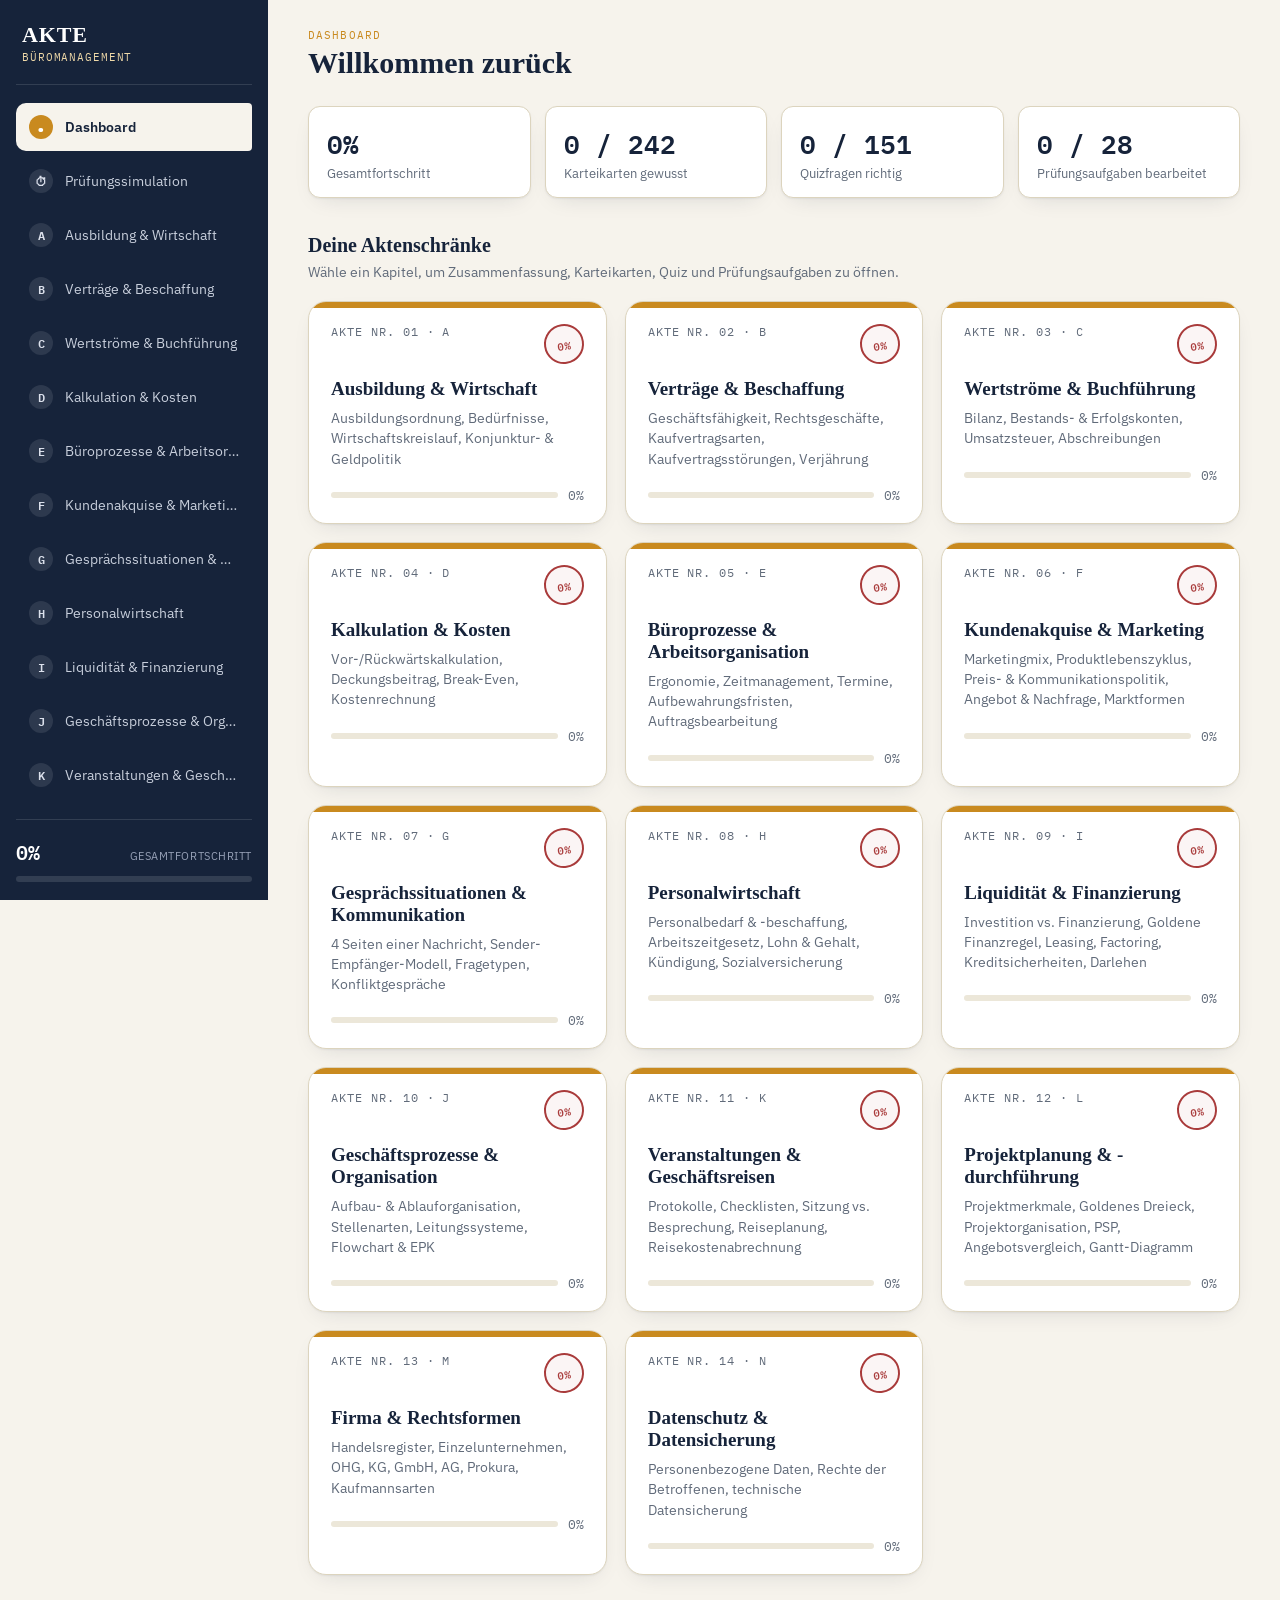
==== index.html @ f0af09f6 "Add files via upload" ====
<!DOCTYPE html>
<html lang="de">
<head>
<meta charset="UTF-8">
<meta name="viewport" content="width=device-width, initial-scale=1.0">
<title>AKTE · Prüfungsvorbereitung Büromanagement</title>
<link rel="preconnect" href="https://fonts.googleapis.com">
<link rel="preconnect" href="https://fonts.gstatic.com" crossorigin>
<link href="https://fonts.googleapis.com/css2?family=IBM+Plex+Mono:wght@500;600&family=IBM+Plex+Sans:wght@400;500;600;700&family=IBM+Plex+Slab:wght@600;700&display=swap" rel="stylesheet">
<link rel="stylesheet" href="style.css">
</head>
<body>

<div class="app">

  <!-- ============ SIDEBAR ============ -->
  <aside class="sidebar" id="sidebar">
    <div class="sidebar-head">
      <div class="brand">
        <span class="brand-mark">AKTE</span>
        <span class="brand-sub">Büromanagement</span>
      </div>
      <button class="sidebar-close" id="sidebarClose" aria-label="Menü schließen">✕</button>
    </div>

    <nav class="tabs" id="tabNav">
      <button class="tab tab-dashboard is-active" data-target="dashboard">
        <span class="tab-code">•</span>
        <span class="tab-label">Dashboard</span>
      </button>
      <button class="tab tab-examsim" data-target="examsim">
        <span class="tab-code">⏱</span>
        <span class="tab-label">Prüfungssimulation</span>
      </button>
      <!-- Kapitel-Tabs werden per JS eingefügt -->
    </nav>

    <div class="sidebar-foot">
      <div class="foot-stat">
        <span class="foot-num" id="globalPercent">0%</span>
        <span class="foot-label">Gesamtfortschritt</span>
      </div>
      <div class="progress-track"><div class="progress-fill" id="globalProgressFill"></div></div>
    </div>
  </aside>

  <div class="sidebar-scrim" id="sidebarScrim"></div>

  <!-- ============ MAIN ============ -->
  <main class="main">

    <header class="topbar">
      <button class="menu-btn" id="menuBtn" aria-label="Menü öffnen">
        <span></span><span></span><span></span>
      </button>
      <div class="topbar-title">
        <span id="topbarEyebrow" class="topbar-eyebrow">Dashboard</span>
        <h1 id="topbarTitle">Willkommen zurück</h1>
      </div>
      <div class="topbar-stamp" id="topbarStamp" hidden>
        <span class="stamp" id="topbarStampValue">0%</span>
      </div>
    </header>

    <!-- ============ DASHBOARD VIEW ============ -->
    <section class="view" id="view-dashboard">

      <div class="stat-row" id="statRow">
        <!-- Stat-Kacheln per JS -->
      </div>

      <h2 class="section-heading">Deine Aktenschränke</h2>
      <p class="section-hint">Wähle ein Kapitel, um Zusammenfassung, Karteikarten, Quiz und Prüfungsaufgaben zu öffnen.</p>

      <div class="folder-grid" id="folderGrid">
        <!-- Kapitel-Karten per JS -->
      </div>
    </section>

    <!-- ============ CHAPTER VIEW ============ -->
    <section class="view" id="view-chapter" hidden>

      <div class="chapter-head">
        <div class="chapter-headline">
          <span class="chapter-tag" id="chapterTag">AKTE NR. 01</span>
          <h2 id="chapterTitle">Kapitel</h2>
          <p id="chapterSubtitle" class="chapter-subtitle"></p>
        </div>
      </div>

      <nav class="subtabs" id="subtabs">
        <button class="subtab is-active" data-sub="summary">Zusammenfassung</button>
        <button class="subtab" data-sub="flashcards">Karteikarten</button>
        <button class="subtab" data-sub="quiz">Quiz</button>
        <button class="subtab" data-sub="exam">Prüfungsaufgaben</button>
      </nav>

      <!-- SUMMARY / ERKLÄR-KARTEN -->
      <div class="subview" id="sub-summary">
        <div class="explainer-grid" id="explainerGrid"></div>
      </div>

      <!-- FLASHCARDS -->
      <div class="subview" id="sub-flashcards" hidden>
        <div class="flash-wrap">
          <div class="flash-progress">
            <span id="flashPos">Karte 1 / 1</span>
            <div class="flash-legend">
              <span class="legend-dot legend-known"></span> gewusst
              <span class="legend-dot legend-unknown"></span> nochmal
            </div>
          </div>

          <div class="flashcard-stage">
            <div class="index-card" id="indexCard" tabindex="0" role="button" aria-label="Karteikarte umdrehen">
              <div class="index-card-inner" id="indexCardInner">
                <div class="index-card-face index-card-front">
                  <span class="index-card-kicker">Frage</span>
                  <p id="flashFront"></p>
                  <span class="index-card-hint">Tippen zum Umdrehen</span>
                </div>
                <div class="index-card-face index-card-back">
                  <span class="index-card-kicker">Antwort</span>
                  <p id="flashBack"></p>
                  <span class="index-card-hint">Tippen zum Zurückdrehen</span>
                </div>
              </div>
            </div>
          </div>

          <div class="flash-controls">
            <button class="btn btn-ghost" id="flashPrev">← Zurück</button>
            <button class="btn btn-bad" id="flashUnknown">Nochmal üben</button>
            <button class="btn btn-good" id="flashKnown">Gewusst ✓</button>
            <button class="btn btn-ghost" id="flashNext">Weiter →</button>
          </div>
          <button class="btn btn-link" id="flashReset">Kartenstapel zurücksetzen</button>
        </div>
      </div>

      <!-- QUIZ -->
      <div class="subview" id="sub-quiz" hidden>
        <div class="quiz-wrap" id="quizWrap">
          <div class="quiz-progress">
            <span id="quizPos">Frage 1 / 1</span>
            <div class="progress-track quiz-track"><div class="progress-fill" id="quizProgressFill"></div></div>
          </div>
          <div class="quiz-card">
            <p class="quiz-question" id="quizQuestion"></p>
            <div class="quiz-options" id="quizOptions"></div>
            <p class="quiz-explain" id="quizExplain" hidden></p>
            <div class="quiz-actions">
              <button class="btn btn-primary" id="quizNext" hidden>Nächste Frage →</button>
            </div>
          </div>
        </div>
        <div class="quiz-result" id="quizResult" hidden>
          <span class="stamp stamp-big" id="quizResultStamp">0%</span>
          <h3 id="quizResultTitle">Quiz abgeschlossen</h3>
          <p id="quizResultText"></p>
          <button class="btn btn-primary" id="quizRestart">Quiz wiederholen</button>
        </div>
      </div>

      <!-- EXAM TASKS -->
      <div class="subview" id="sub-exam" hidden>
        <div class="exam-list" id="examList"></div>
      </div>

    </section>

    <!-- ============ EXAM SIMULATION VIEW ============ -->
    <section class="view" id="view-examsim" hidden>

      <!-- Setup -->
      <div class="examsim-setup" id="examsimSetup">
        <div class="chapter-head">
          <span class="chapter-tag">Prüfungssimulation</span>
          <h2>Große Prüfungssimulation</h2>
          <p class="chapter-subtitle">Zufällig gemischte Fragen aus allen Kapiteln, unter Zeitdruck wie in der echten Abschlussprüfung. Bestehensgrenze: 50 %.</p>
        </div>
        <div class="examsim-options" id="examsimOptions"></div>
        <p class="examsim-last" id="examsimLast" hidden></p>
      </div>

      <!-- Running -->
      <div class="examsim-running" id="examsimRunning" hidden>
        <div class="examsim-topbar">
          <span id="examsimPos">Frage 1 / 20</span>
          <span class="examsim-timer" id="examsimTimer">60:00</span>
        </div>
        <div class="progress-track quiz-track"><div class="progress-fill" id="examsimProgressFill"></div></div>

        <div class="quiz-card">
          <span class="exam-points examsim-chaptertag" id="examsimQChapter"></span>
          <p class="quiz-question" id="examsimQuestion"></p>
          <div class="quiz-options" id="examsimOptionsList"></div>
        </div>

        <div class="examsim-nav">
          <button class="btn btn-ghost" id="examsimPrev">← Zurück</button>
          <span class="examsim-answered" id="examsimAnswered"></span>
          <button class="btn btn-primary" id="examsimNext">Weiter →</button>
          <button class="btn btn-good" id="examsimSubmit" hidden>Abgeben</button>
        </div>
      </div>

      <!-- Result -->
      <div class="examsim-result" id="examsimResult" hidden>
        <div class="quiz-result examsim-result-card">
          <span class="stamp stamp-big" id="examsimResultStamp">0%</span>
          <h3 id="examsimResultTitle">Ergebnis</h3>
          <p id="examsimResultText"></p>
          <button class="btn btn-primary" id="examsimRestart">Neue Simulation starten</button>
        </div>
        <h3 class="section-heading examsim-review-heading">Alle Antworten im Detail</h3>
        <div class="exam-list" id="examsimReview"></div>
      </div>

    </section>

  </main>
</div>

<script src="data.js"></script>
<script src="app.js"></script>
</body>
</html>
---- style.css ----
/* ==========================================================================
   AKTE // Lernplattform – Stylesheet
   Design: "Aktenordner & Karteikarten" – Büromanagement als Formsprache
   ========================================================================== */

:root {
  /* -- Farb-Tokens -------------------------------------------------- */
  --ink:        #16233A;
  --ink-soft:   #223451;
  --ink-line:   #32456B;
  --paper:      #F6F3EC;
  --paper-dim:  #ECE7D9;
  --card:       #FFFFFF;
  --ochre:      #C98A1F;
  --ochre-soft: #EFD9A8;
  --stamp:      #A93B3B;
  --stamp-soft: #F1D6D2;
  --success:    #3F7D5C;
  --success-soft: #D8E9DE;
  --text:       #1C2333;
  --muted:      #616B7A;
  --border:     #DCD4BE;

  /* -- Typografie ----------------------------------------------------- */
  --font-display: "IBM Plex Slab", Georgia, serif;
  --font-body:    "IBM Plex Sans", system-ui, -apple-system, "Segoe UI", sans-serif;
  --font-mono:    "IBM Plex Mono", ui-monospace, SFMono-Regular, Menlo, monospace;

  --radius-s: 6px;
  --radius-m: 12px;
  --radius-l: 18px;

  --shadow-card: 0 1px 2px rgba(22,35,58,.06), 0 8px 24px -12px rgba(22,35,58,.18);
  --shadow-pop:  0 12px 32px -8px rgba(22,35,58,.28);
}

* { box-sizing: border-box; }

@media (prefers-reduced-motion: reduce) {
  *, *::before, *::after { animation-duration: 0.001ms !important; transition-duration: 0.001ms !important; }
}

html, body {
  margin: 0;
  padding: 0;
  background: var(--paper);
  color: var(--text);
  font-family: var(--font-body);
  -webkit-font-smoothing: antialiased;
}

button { font-family: inherit; }
h1, h2, h3 { font-family: var(--font-display); margin: 0; }
p { margin: 0; }

:focus-visible {
  outline: 3px solid var(--ochre);
  outline-offset: 2px;
}

/* ==========================================================================
   LAYOUT
   ========================================================================== */

.app {
  display: grid;
  grid-template-columns: 268px 1fr;
  min-height: 100vh;
}

.main {
  min-width: 0;
  padding: 28px 40px 80px;
}

/* ==========================================================================
   SIDEBAR — "Aktenordner"
   ========================================================================== */

.sidebar {
  background: var(--ink);
  color: #EDEFF4;
  display: flex;
  flex-direction: column;
  position: sticky;
  top: 0;
  height: 100vh;
  padding: 22px 16px 18px;
}

.sidebar-head {
  display: flex;
  align-items: center;
  justify-content: space-between;
  padding: 0 6px 20px;
  border-bottom: 1px solid rgba(255,255,255,.12);
  margin-bottom: 18px;
}

.brand { display: flex; flex-direction: column; gap: 2px; }
.brand-mark {
  font-family: var(--font-display);
  font-size: 22px;
  font-weight: 700;
  letter-spacing: 0.04em;
  color: #fff;
}
.brand-sub {
  font-family: var(--font-mono);
  font-size: 11px;
  letter-spacing: 0.08em;
  text-transform: uppercase;
  color: var(--ochre-soft);
}

.sidebar-close { display: none; }

.tabs {
  display: flex;
  flex-direction: column;
  gap: 6px;
  flex: 1;
  overflow-y: auto;
}

.tab {
  display: flex;
  align-items: center;
  gap: 12px;
  background: transparent;
  border: 1px solid transparent;
  color: #C7CEDB;
  text-align: left;
  padding: 11px 12px;
  border-radius: 10px 4px 4px 10px;
  cursor: pointer;
  position: relative;
  transition: background .15s ease, color .15s ease, transform .1s ease;
}

.tab:hover { background: rgba(255,255,255,.06); color: #fff; }

.tab.is-active {
  background: var(--paper);
  color: var(--ink);
  font-weight: 600;
}

.tab.is-active .tab-code {
  background: var(--ochre);
  color: #fff;
}

/* folder-tab notch */
.tab.is-active::after {
  content: "";
  position: absolute;
  right: -1px;
  top: 50%;
  transform: translateY(-50%);
  width: 10px;
  height: 22px;
  background: var(--paper);
  border-radius: 0 4px 4px 0;
}

.tab-code {
  font-family: var(--font-mono);
  font-size: 12px;
  font-weight: 600;
  width: 24px;
  height: 24px;
  flex: none;
  border-radius: 50%;
  display: grid;
  place-items: center;
  background: rgba(255,255,255,.1);
  color: #DCE1EC;
}

.tab-dashboard .tab-code { font-size: 16px; }

.tab-label {
  font-size: 14px;
  overflow: hidden;
  text-overflow: ellipsis;
  white-space: nowrap;
}

.sidebar-foot {
  border-top: 1px solid rgba(255,255,255,.12);
  padding-top: 16px;
  margin-top: 12px;
}

.foot-stat { display: flex; align-items: baseline; justify-content: space-between; margin-bottom: 8px; }
.foot-num { font-family: var(--font-mono); font-size: 20px; font-weight: 600; color: #fff; }
.foot-label { font-size: 11px; color: #98A2B8; text-transform: uppercase; letter-spacing: .05em; }

.progress-track {
  height: 6px;
  background: rgba(255,255,255,.12);
  border-radius: 99px;
  overflow: hidden;
}
.progress-fill {
  height: 100%;
  width: 0%;
  background: linear-gradient(90deg, var(--ochre), #E4B455);
  border-radius: 99px;
  transition: width .4s ease;
}

.sidebar-scrim { display: none; }

/* ==========================================================================
   TOPBAR
   ========================================================================== */

.topbar {
  display: flex;
  align-items: center;
  gap: 16px;
  margin-bottom: 26px;
}

.menu-btn {
  display: none;
  width: 40px; height: 40px;
  border-radius: 10px;
  border: 1px solid var(--border);
  background: var(--card);
  flex-direction: column;
  align-items: center;
  justify-content: center;
  gap: 4px;
  cursor: pointer;
}
.menu-btn span { width: 18px; height: 2px; background: var(--ink); border-radius: 2px; }

.topbar-title { flex: 1; min-width: 0; }
.topbar-eyebrow {
  display: block;
  font-family: var(--font-mono);
  font-size: 11px;
  letter-spacing: .1em;
  text-transform: uppercase;
  color: var(--ochre);
  margin-bottom: 4px;
}
.topbar-title h1 {
  font-size: clamp(22px, 3vw, 30px);
  color: var(--ink);
}

/* ==========================================================================
   STAMP — signature element
   ========================================================================== */

.stamp {
  display: inline-flex;
  align-items: center;
  justify-content: center;
  width: 58px;
  height: 58px;
  border-radius: 50%;
  border: 2.5px solid var(--stamp);
  color: var(--stamp);
  font-family: var(--font-mono);
  font-weight: 600;
  font-size: 14px;
  transform: rotate(-8deg);
  background: rgba(169,59,59,0.05);
  flex: none;
}

.stamp-big { width: 84px; height: 84px; font-size: 18px; margin: 0 auto 14px; }

.topbar-stamp { flex: none; }

/* ==========================================================================
   VIEWS / DASHBOARD
   ========================================================================== */

.view { animation: fadeIn .25s ease; }
@keyframes fadeIn { from { opacity: 0; transform: translateY(4px);} to { opacity: 1; transform: translateY(0);} }

.stat-row {
  display: grid;
  grid-template-columns: repeat(auto-fit, minmax(160px, 1fr));
  gap: 14px;
  margin-bottom: 36px;
}

.stat-card {
  background: var(--card);
  border: 1px solid var(--border);
  border-radius: var(--radius-m);
  padding: 16px 18px;
  box-shadow: var(--shadow-card);
}
.stat-value {
  font-family: var(--font-mono);
  font-size: 26px;
  font-weight: 600;
  color: var(--ink);
  display: block;
}
.stat-label {
  font-size: 12.5px;
  color: var(--muted);
  margin-top: 2px;
  display: block;
}

.section-heading { font-size: 20px; color: var(--ink); margin-bottom: 6px; }
.section-hint { color: var(--muted); font-size: 14px; margin-bottom: 20px; }

.folder-grid {
  display: grid;
  grid-template-columns: repeat(auto-fit, minmax(280px, 1fr));
  gap: 18px;
}

.folder-card {
  position: relative;
  background: var(--card);
  border: 1px solid var(--border);
  border-radius: var(--radius-l);
  padding: 22px 22px 20px;
  cursor: pointer;
  box-shadow: var(--shadow-card);
  transition: transform .15s ease, box-shadow .15s ease;
  overflow: hidden;
}
.folder-card::before {
  content: "";
  position: absolute;
  top: 0; left: 0; right: 0;
  height: 6px;
  background: var(--ochre);
}
.folder-card:hover { transform: translateY(-3px); box-shadow: var(--shadow-pop); }

.folder-top {
  display: flex;
  align-items: flex-start;
  justify-content: space-between;
  gap: 12px;
  margin-bottom: 14px;
}

.folder-code {
  font-family: var(--font-mono);
  font-size: 12px;
  letter-spacing: .08em;
  color: var(--muted);
  text-transform: uppercase;
}

.folder-card h3 {
  font-size: 19px;
  color: var(--ink);
  margin: 4px 0 8px;
}
.folder-card p.folder-desc {
  font-size: 13.5px;
  color: var(--muted);
  line-height: 1.5;
  margin-bottom: 18px;
  min-height: 40px;
}

.folder-meta {
  display: flex;
  align-items: center;
  justify-content: space-between;
  gap: 10px;
}
.folder-meta .progress-track { flex: 1; background: var(--paper-dim); }
.folder-meta .progress-fill { background: linear-gradient(90deg, var(--success), #6FAE87); }
.folder-percent { font-family: var(--font-mono); font-size: 12.5px; color: var(--muted); flex: none; }

/* ==========================================================================
   CHAPTER HEAD
   ========================================================================== */

.chapter-head { margin-bottom: 22px; }
.chapter-tag {
  display: inline-block;
  font-family: var(--font-mono);
  font-size: 11px;
  letter-spacing: .1em;
  text-transform: uppercase;
  color: var(--ochre);
  border: 1px solid var(--ochre-soft);
  background: #FBF3E1;
  padding: 4px 10px;
  border-radius: 99px;
  margin-bottom: 10px;
}
.chapter-headline h2 { font-size: clamp(22px, 3vw, 28px); color: var(--ink); }
.chapter-subtitle { color: var(--muted); font-size: 14.5px; margin-top: 6px; max-width: 60ch; }

.subtabs {
  display: flex;
  gap: 6px;
  border-bottom: 2px solid var(--border);
  margin-bottom: 26px;
  overflow-x: auto;
}
.subtab {
  background: transparent;
  border: none;
  padding: 10px 16px;
  font-size: 14px;
  font-weight: 500;
  color: var(--muted);
  cursor: pointer;
  border-bottom: 2px solid transparent;
  margin-bottom: -2px;
  white-space: nowrap;
}
.subtab:hover { color: var(--ink); }
.subtab.is-active { color: var(--ink); border-bottom-color: var(--ochre); font-weight: 600; }

/* ==========================================================================
   EXPLAINER CARDS (Erklär-Karten statt Video)
   ========================================================================== */

.explainer-grid {
  display: grid;
  grid-template-columns: repeat(auto-fit, minmax(260px, 1fr));
  gap: 16px;
}

.explainer-card {
  perspective: 1400px;
  height: 220px;
  cursor: pointer;
}
.explainer-inner {
  position: relative;
  width: 100%; height: 100%;
  transition: transform .5s cubic-bezier(.2,.8,.2,1);
  transform-style: preserve-3d;
}
.explainer-card.is-flipped .explainer-inner { transform: rotateY(180deg); }

.explainer-face {
  position: absolute; inset: 0;
  backface-visibility: hidden;
  border-radius: var(--radius-m);
  padding: 20px;
  display: flex;
  flex-direction: column;
  box-shadow: var(--shadow-card);
  border: 1px solid var(--border);
}
.explainer-front {
  background: var(--ink);
  color: #fff;
  justify-content: space-between;
}
.explainer-front .explainer-kicker {
  font-family: var(--font-mono);
  font-size: 11px;
  letter-spacing: .08em;
  text-transform: uppercase;
  color: var(--ochre-soft);
}
.explainer-front p {
  font-family: var(--font-display);
  font-size: 17px;
  line-height: 1.35;
}
.explainer-front .explainer-cta {
  font-size: 12px;
  color: #A9B3C6;
}

.explainer-back {
  background: var(--card);
  transform: rotateY(180deg);
  overflow-y: auto;
}
.explainer-back .explainer-kicker {
  font-family: var(--font-mono);
  font-size: 11px;
  letter-spacing: .08em;
  text-transform: uppercase;
  color: var(--success);
  margin-bottom: 8px;
  display: block;
}
.explainer-back p { font-size: 14px; line-height: 1.55; color: var(--text); }

/* ==========================================================================
   FLASHCARDS ("Karteikarten")
   ========================================================================== */

.flash-wrap { max-width: 560px; margin: 0 auto; }

.flash-progress {
  display: flex;
  align-items: center;
  justify-content: space-between;
  margin-bottom: 16px;
  font-size: 13px;
  color: var(--muted);
}
.flash-legend { display: flex; align-items: center; gap: 6px; font-family: var(--font-mono); font-size: 11px; }
.legend-dot { width: 9px; height: 9px; border-radius: 50%; display: inline-block; margin-left: 10px; }
.legend-dot:first-child { margin-left: 0; }
.legend-known { background: var(--success); }
.legend-unknown { background: var(--stamp); }

.flashcard-stage {
  perspective: 1600px;
  margin-bottom: 22px;
}

.index-card {
  position: relative;
  height: 280px;
  cursor: pointer;
}
.index-card::before, .index-card::after {
  content: "";
  position: absolute;
  top: 14px;
  width: 12px; height: 12px;
  border-radius: 50%;
  background: var(--paper);
  border: 1.5px solid var(--border);
  z-index: 2;
}
.index-card::before { left: 34px; }
.index-card::after { right: 34px; }

.index-card-inner {
  position: relative;
  width: 100%; height: 100%;
  transition: transform .5s cubic-bezier(.2,.8,.2,1);
  transform-style: preserve-3d;
}
.index-card.is-flipped .index-card-inner { transform: rotateY(180deg); }

.index-card-face {
  position: absolute; inset: 0;
  backface-visibility: hidden;
  background: #FFFDF7;
  border: 1px solid var(--border);
  border-radius: var(--radius-m);
  box-shadow: var(--shadow-card);
  padding: 34px 28px 24px;
  display: flex;
  flex-direction: column;
  align-items: center;
  justify-content: center;
  text-align: center;
  gap: 14px;
  background-image: repeating-linear-gradient(
    to bottom,
    transparent 0, transparent 33px,
    var(--paper-dim) 34px
  );
}
.index-card-front { background-color: #FFFDF7; }
.index-card-back { transform: rotateY(180deg); background-color: #FBF7EC; }

.index-card-kicker {
  font-family: var(--font-mono);
  font-size: 11px;
  letter-spacing: .1em;
  text-transform: uppercase;
  color: var(--ochre);
}
.index-card-face p {
  font-family: var(--font-display);
  font-size: 18px;
  line-height: 1.4;
  color: var(--ink);
  max-width: 42ch;
}
.index-card-back p { font-family: var(--font-body); font-size: 15.5px; }
.index-card-hint { font-size: 11.5px; color: var(--muted); }

.flash-controls {
  display: grid;
  grid-template-columns: auto 1fr 1fr auto;
  gap: 8px;
  margin-bottom: 14px;
}

.btn {
  font-family: var(--font-body);
  font-weight: 600;
  font-size: 13.5px;
  padding: 11px 14px;
  border-radius: 10px;
  border: 1px solid transparent;
  cursor: pointer;
  transition: transform .1s ease, filter .15s ease;
}
.btn:active { transform: translateY(1px); }
.btn-ghost { background: var(--card); border-color: var(--border); color: var(--ink); }
.btn-ghost:hover { background: var(--paper-dim); }
.btn-good { background: var(--success); color: #fff; }
.btn-good:hover { filter: brightness(1.06); }
.btn-bad { background: var(--stamp); color: #fff; }
.btn-bad:hover { filter: brightness(1.06); }
.btn-primary { background: var(--ink); color: #fff; }
.btn-primary:hover { background: var(--ink-soft); }
.btn-link { background: none; border: none; color: var(--muted); text-decoration: underline; font-weight: 500; display: block; margin: 0 auto; cursor: pointer; }

/* ==========================================================================
   QUIZ
   ========================================================================== */

.quiz-wrap { max-width: 620px; }
.quiz-progress { display: flex; flex-direction: column; gap: 8px; margin-bottom: 18px; font-size: 13px; color: var(--muted); }
.quiz-track { width: 100%; }
.quiz-track .progress-fill { background: linear-gradient(90deg, var(--ochre), #E4B455); }

.quiz-card {
  background: var(--card);
  border: 1px solid var(--border);
  border-radius: var(--radius-l);
  padding: 26px;
  box-shadow: var(--shadow-card);
}
.quiz-question { font-family: var(--font-display); font-size: 19px; color: var(--ink); margin-bottom: 18px; line-height: 1.4; }

.quiz-options { display: flex; flex-direction: column; gap: 10px; }
.quiz-option {
  text-align: left;
  padding: 13px 16px;
  border-radius: 10px;
  border: 1.5px solid var(--border);
  background: var(--paper);
  cursor: pointer;
  font-size: 14.5px;
  color: var(--text);
  display: flex;
  align-items: center;
  gap: 10px;
}
.quiz-option:hover:not(:disabled) { border-color: var(--ochre); }
.quiz-option .opt-letter {
  font-family: var(--font-mono);
  font-size: 12px;
  width: 22px; height: 22px;
  border-radius: 50%;
  background: var(--paper-dim);
  display: grid; place-items: center;
  flex: none;
}
.quiz-option.is-selected { background: var(--ochre-soft); border-color: var(--ochre); }
.quiz-option.is-selected .opt-letter { background: var(--ochre); color: #fff; }
.quiz-option.is-correct { background: var(--success-soft); border-color: var(--success); }
.quiz-option.is-correct .opt-letter { background: var(--success); color: #fff; }
.quiz-option.is-wrong { background: var(--stamp-soft); border-color: var(--stamp); }
.quiz-option.is-wrong .opt-letter { background: var(--stamp); color: #fff; }
.quiz-option:disabled { cursor: default; }

.quiz-explain {
  margin-top: 16px;
  background: var(--paper-dim);
  border-radius: 10px;
  padding: 14px 16px;
  font-size: 13.5px;
  color: var(--text);
  line-height: 1.5;
}
.quiz-actions { margin-top: 18px; text-align: right; }

.quiz-result {
  text-align: center;
  background: var(--card);
  border: 1px solid var(--border);
  border-radius: var(--radius-l);
  padding: 40px 24px;
  max-width: 460px;
  margin: 0 auto;
  box-shadow: var(--shadow-card);
}
.quiz-result h3 { font-size: 20px; color: var(--ink); margin-bottom: 8px; }
.quiz-result p { color: var(--muted); font-size: 14px; margin-bottom: 20px; }

/* ==========================================================================
   EXAM TASKS
   ========================================================================== */

.exam-list { display: flex; flex-direction: column; gap: 16px; max-width: 720px; }

.exam-card {
  background: var(--card);
  border: 1px solid var(--border);
  border-radius: var(--radius-l);
  padding: 22px 24px;
  box-shadow: var(--shadow-card);
}
.exam-top {
  display: flex;
  align-items: flex-start;
  justify-content: space-between;
  gap: 12px;
  margin-bottom: 10px;
}
.exam-title { font-family: var(--font-display); font-size: 17.5px; color: var(--ink); }
.exam-points {
  font-family: var(--font-mono);
  font-size: 11.5px;
  color: var(--ochre);
  background: #FBF3E1;
  border: 1px solid var(--ochre-soft);
  padding: 4px 9px;
  border-radius: 99px;
  white-space: nowrap;
  flex: none;
}
.exam-task { font-size: 14.5px; line-height: 1.6; color: var(--text); margin-bottom: 14px; }

.exam-solution {
  background: var(--paper-dim);
  border-left: 3px solid var(--success);
  border-radius: 0 10px 10px 0;
  padding: 14px 16px;
  font-size: 13.8px;
  line-height: 1.6;
  color: var(--text);
  white-space: pre-line;
  margin-bottom: 14px;
}

.exam-footer { display: flex; align-items: center; gap: 12px; flex-wrap: wrap; }
.exam-done-badge {
  font-family: var(--font-mono);
  font-size: 11.5px;
  color: var(--success);
  display: inline-flex;
  align-items: center;
  gap: 6px;
}

/* ==========================================================================
   PRÜFUNGSSIMULATION
   ========================================================================== */

.examsim-options {
  display: grid;
  grid-template-columns: repeat(auto-fit, minmax(220px, 1fr));
  gap: 14px;
  margin-top: 22px;
  max-width: 780px;
}

.examsim-option-card {
  text-align: left;
  background: var(--card);
  border: 1.5px solid var(--border);
  border-radius: var(--radius-m);
  padding: 18px;
  cursor: pointer;
  box-shadow: var(--shadow-card);
}
.examsim-option-card:hover { border-color: var(--ochre); transform: translateY(-2px); }
.examsim-option-title { font-family: var(--font-display); font-size: 16.5px; color: var(--ink); display: block; margin-bottom: 6px; }
.examsim-option-meta { font-family: var(--font-mono); font-size: 12px; color: var(--muted); }

.examsim-last {
  margin-top: 22px;
  font-size: 13.5px;
  color: var(--muted);
  font-family: var(--font-mono);
}

.examsim-topbar {
  display: flex;
  align-items: center;
  justify-content: space-between;
  margin-bottom: 10px;
  font-family: var(--font-mono);
  font-size: 13px;
  color: var(--muted);
}
.examsim-timer {
  font-weight: 600;
  color: var(--ink);
  padding: 5px 12px;
  border-radius: 8px;
  background: var(--paper-dim);
  letter-spacing: .03em;
}
.examsim-timer.is-low {
  color: #fff;
  background: var(--stamp);
  animation: examsimPulse 1s infinite;
}
@keyframes examsimPulse { 0%, 100% { opacity: 1; } 50% { opacity: .55; } }

.examsim-chaptertag { margin-bottom: 14px; display: inline-block; }

.examsim-nav {
  display: flex;
  align-items: center;
  justify-content: space-between;
  gap: 12px;
  margin-top: 18px;
  flex-wrap: wrap;
}
.examsim-answered { font-family: var(--font-mono); font-size: 12px; color: var(--muted); }

.examsim-result-card { margin-bottom: 32px; }
.examsim-review-heading { margin-bottom: 16px; }

.review-item-correct { border-left: 3px solid var(--success); }
.review-item-wrong { border-left: 3px solid var(--stamp); }
.review-answer { font-size: 13.5px; margin-bottom: 4px; }
.review-answer-label { font-family: var(--font-mono); font-size: 10.5px; text-transform: uppercase; letter-spacing: .06em; color: var(--muted); margin-right: 6px; }

/* ==========================================================================
   RESPONSIVE
   ========================================================================== */

@media (max-width: 920px) {
  .app { grid-template-columns: 1fr; }

  .sidebar {
    position: fixed;
    left: 0; top: 0; bottom: 0;
    width: 280px;
    z-index: 40;
    transform: translateX(-105%);
    transition: transform .25s ease;
    box-shadow: var(--shadow-pop);
  }
  .sidebar.is-open { transform: translateX(0); }
  .sidebar-close { display: block; background: none; border: none; color: #fff; font-size: 16px; cursor: pointer; }

  .sidebar-scrim {
    display: none;
    position: fixed; inset: 0;
    background: rgba(10,15,26,.45);
    z-index: 30;
  }
  .sidebar-scrim.is-open { display: block; }

  .menu-btn { display: flex; }
  .main { padding: 20px 18px 70px; }
  .flash-controls { grid-template-columns: 1fr 1fr; }
  .flash-controls .btn-ghost:first-child { order: 3; }
  .flash-controls .btn-ghost:last-child { order: 4; }
}

@media (max-width: 520px) {
  .stamp { width: 46px; height: 46px; font-size: 11px; }
  .index-card, .flashcard-stage { height: auto; }
  .index-card { height: 320px; }
}
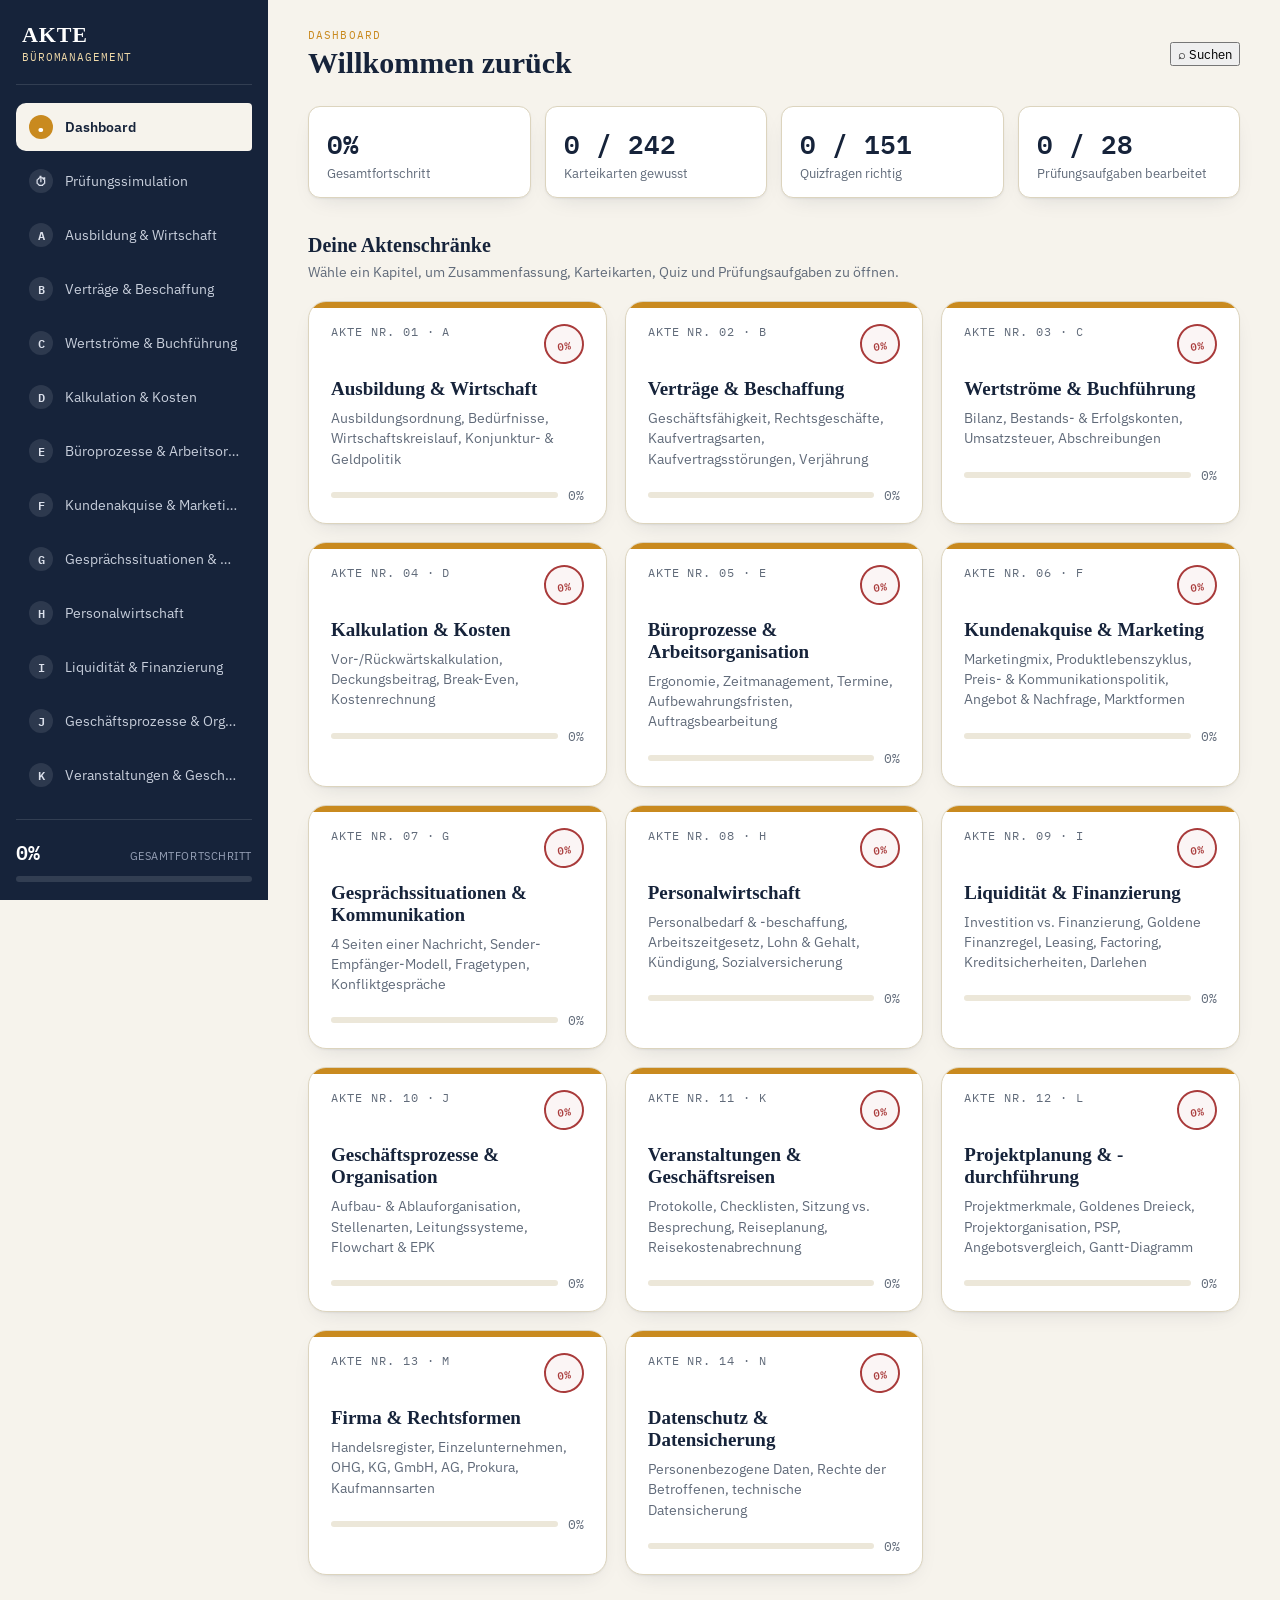
==== commit d052a7dd: "Update index.html" ====
--- a/index.html
+++ b/index.html
@@ -57,10 +57,29 @@
         <span id="topbarEyebrow" class="topbar-eyebrow">Dashboard</span>
         <h1 id="topbarTitle">Willkommen zurück</h1>
       </div>
+      <button class="search-btn" id="searchBtn" aria-label="Suche öffnen">
+        <span class="search-btn-icon">⌕</span>
+        <span class="search-btn-label">Suchen</span>
+      </button>
       <div class="topbar-stamp" id="topbarStamp" hidden>
         <span class="stamp" id="topbarStampValue">0%</span>
       </div>
     </header>
+
+    <!-- ============ SEARCH OVERLAY ============ -->
+    <div class="search-overlay" id="searchOverlay" hidden>
+      <div class="search-panel">
+        <div class="search-input-row">
+          <span class="search-input-icon">⌕</span>
+          <input type="text" id="searchInput" class="search-input" placeholder="Alle 14 Kapitel durchsuchen … (Begriff, Frage, Stichwort)" autocomplete="off">
+          <button class="search-close" id="searchClose" aria-label="Suche schließen">✕</button>
+        </div>
+        <div class="search-results" id="searchResults">
+          <p class="search-hint">Tippe mind. 2 Zeichen, um in Zusammenfassungen, Karteikarten, Quiz, Prüfungsaufgaben und Begriffslisten zu suchen.</p>
+        </div>
+      </div>
+    </div>
+
 
     <!-- ============ DASHBOARD VIEW ============ -->
     <section class="view" id="view-dashboard">
@@ -90,14 +109,22 @@
 
       <nav class="subtabs" id="subtabs">
         <button class="subtab is-active" data-sub="summary">Zusammenfassung</button>
+        <button class="subtab" data-sub="diagrams" id="subtabDiagrams" hidden>Diagramme</button>
         <button class="subtab" data-sub="flashcards">Karteikarten</button>
         <button class="subtab" data-sub="quiz">Quiz</button>
         <button class="subtab" data-sub="exam">Prüfungsaufgaben</button>
+        <button class="subtab" data-sub="hangman" id="subtabHangman" hidden>Begriffe raten</button>
+        <button class="subtab" data-sub="crossword" id="subtabCrossword" hidden>Kreuzworträtsel</button>
       </nav>
 
       <!-- SUMMARY / ERKLÄR-KARTEN -->
       <div class="subview" id="sub-summary">
         <div class="explainer-grid" id="explainerGrid"></div>
+      </div>
+
+      <!-- DIAGRAMME -->
+      <div class="subview" id="sub-diagrams" hidden>
+        <div class="diagrams-grid" id="diagramsGrid"></div>
       </div>
 
       <!-- FLASHCARDS -->
@@ -167,6 +194,36 @@
         <div class="exam-list" id="examList"></div>
       </div>
 
+      <!-- HANGMAN -->
+      <div class="subview" id="sub-hangman" hidden>
+        <div class="hangman-wrap">
+          <div class="hangman-stage" id="hangmanStage"></div>
+          <p class="hangman-clue" id="hangmanClue"></p>
+          <p class="hangman-word" id="hangmanWord"></p>
+          <p class="hangman-status" id="hangmanStatus" hidden></p>
+          <div class="hangman-keyboard" id="hangmanKeyboard"></div>
+          <div class="hangman-footer">
+            <span class="hangman-tally" id="hangmanTally"></span>
+            <button class="btn btn-primary" id="hangmanNext" hidden>Nächster Begriff →</button>
+          </div>
+        </div>
+      </div>
+
+      <!-- CROSSWORD -->
+      <div class="subview" id="sub-crossword" hidden>
+        <div class="crossword-wrap">
+          <div class="crossword-grid-scroll">
+            <div class="crossword-grid" id="crosswordGrid"></div>
+          </div>
+          <div class="crossword-clues" id="crosswordClues"></div>
+          <div class="crossword-footer">
+            <button class="btn btn-primary" id="crosswordCheck">Prüfen</button>
+            <button class="btn btn-ghost" id="crosswordSolve">Lösung anzeigen</button>
+            <span class="crossword-feedback" id="crosswordFeedback"></span>
+          </div>
+        </div>
+      </div>
+
     </section>
 
     <!-- ============ EXAM SIMULATION VIEW ============ -->
--- a/style.css
+++ b/style.css
@@ -821,6 +821,198 @@
 .review-answer-label { font-family: var(--font-mono); font-size: 10.5px; text-transform: uppercase; letter-spacing: .06em; color: var(--muted); margin-right: 6px; }
 
 /* ==========================================================================
+   DIAGRAMME (SVG)
+   ========================================================================== */
+
+.diagrams-grid {
+  display: grid;
+  grid-template-columns: repeat(auto-fit, minmax(340px, 1fr));
+  gap: 20px;
+  margin-top: 24px;
+}
+
+.diagram-card {
+  background: var(--card);
+  border: 1px solid var(--border);
+  border-radius: var(--radius-l);
+  padding: 20px;
+  box-shadow: var(--shadow-card);
+}
+.diagram-title { font-family: var(--font-display); font-size: 16px; color: var(--ink); display: block; margin-bottom: 4px; }
+.diagram-note { font-size: 12.5px; color: var(--muted); display: block; margin-bottom: 16px; }
+.diagram-svg-wrap { width: 100%; overflow-x: auto; }
+.diagram-svg { width: 100%; height: auto; display: block; min-width: 280px; }
+
+.df-ink { fill: var(--ink); }
+.df-ink-soft { fill: var(--ink-soft); }
+.df-ochre { fill: var(--ochre); }
+.df-ochre-soft { fill: var(--ochre-soft); }
+.df-success { fill: var(--success); }
+.df-success-soft { fill: var(--success-soft); }
+.df-stamp { fill: var(--stamp); }
+.df-stamp-soft { fill: var(--stamp-soft); }
+.df-paper { fill: var(--paper); }
+.df-paper-dim { fill: var(--paper-dim); }
+.df-card { fill: var(--card); }
+
+.ds-ink { stroke: var(--ink); }
+.ds-ochre { stroke: var(--ochre); }
+.ds-success { stroke: var(--success); }
+.ds-stamp { stroke: var(--stamp); }
+.ds-border { stroke: var(--border); }
+.ds-muted { stroke: var(--muted); }
+
+.dt { font-family: var(--font-body); fill: var(--text); }
+.dt-mono { font-family: var(--font-mono); fill: var(--muted); }
+.dt-white { font-family: var(--font-body); fill: #fff; }
+.dt-white-mono { font-family: var(--font-mono); fill: #fff; }
+
+/* ==========================================================================
+   HANGMAN ("Begriffe raten")
+   ========================================================================== */
+
+.hangman-wrap { max-width: 620px; margin: 0 auto; text-align: center; }
+
+.hangman-stage {
+  width: 220px;
+  height: 220px;
+  margin: 0 auto 6px;
+}
+.hangman-stage svg { width: 100%; height: 100%; }
+
+.hangman-clue {
+  font-size: 14.5px;
+  color: var(--muted);
+  margin-bottom: 18px;
+  min-height: 20px;
+}
+
+.hangman-word {
+  font-family: var(--font-mono);
+  font-size: clamp(20px, 4vw, 30px);
+  letter-spacing: 0.14em;
+  color: var(--ink);
+  margin-bottom: 18px;
+  word-break: break-all;
+}
+
+.hangman-status {
+  font-family: var(--font-display);
+  font-size: 17px;
+  margin-bottom: 14px;
+  padding: 10px 16px;
+  border-radius: 10px;
+}
+.hangman-status.is-win { background: var(--success-soft); color: var(--success); }
+.hangman-status.is-lose { background: var(--stamp-soft); color: var(--stamp); }
+
+.hangman-keyboard {
+  display: flex;
+  flex-wrap: wrap;
+  justify-content: center;
+  gap: 6px;
+  margin-bottom: 18px;
+}
+.hangman-key {
+  width: 34px;
+  height: 38px;
+  border-radius: 8px;
+  border: 1.5px solid var(--border);
+  background: var(--card);
+  font-family: var(--font-mono);
+  font-weight: 600;
+  font-size: 14px;
+  color: var(--ink);
+  cursor: pointer;
+}
+.hangman-key:hover:not(:disabled) { border-color: var(--ochre); }
+.hangman-key:disabled { cursor: default; opacity: .45; }
+.hangman-key.is-correct { background: var(--success-soft); border-color: var(--success); color: var(--success); }
+.hangman-key.is-wrong { background: var(--stamp-soft); border-color: var(--stamp); color: var(--stamp); }
+
+.hangman-footer { display: flex; align-items: center; justify-content: center; gap: 16px; flex-wrap: wrap; }
+.hangman-tally { font-family: var(--font-mono); font-size: 12.5px; color: var(--muted); }
+
+/* ==========================================================================
+   KREUZWORTRÄTSEL
+   ========================================================================== */
+
+.crossword-wrap { display: flex; flex-direction: column; gap: 22px; }
+
+.crossword-grid-scroll { overflow-x: auto; padding-bottom: 8px; }
+
+.crossword-grid {
+  display: inline-grid;
+  gap: 2px;
+  background: var(--border);
+  border: 1px solid var(--border);
+  border-radius: 4px;
+  padding: 2px;
+  width: max-content;
+}
+
+.cw-cell {
+  position: relative;
+  width: 30px;
+  height: 30px;
+  background: var(--card);
+}
+.cw-cell.is-blocked { background: transparent; }
+
+.cw-cell input {
+  width: 100%;
+  height: 100%;
+  border: none;
+  background: transparent;
+  text-align: center;
+  font-family: var(--font-mono);
+  font-weight: 600;
+  font-size: 15px;
+  text-transform: uppercase;
+  color: var(--ink);
+  padding: 0;
+}
+.cw-cell input:focus { outline: 2px solid var(--ochre); outline-offset: -2px; }
+.cw-cell.is-highlighted input { background: var(--ochre-soft); }
+.cw-cell.is-correct input { background: var(--success-soft); color: var(--success); }
+.cw-cell.is-wrong input { background: var(--stamp-soft); color: var(--stamp); }
+
+.cw-number {
+  position: absolute;
+  top: 1px;
+  left: 2px;
+  font-family: var(--font-mono);
+  font-size: 8px;
+  color: var(--muted);
+  pointer-events: none;
+}
+
+.crossword-clues {
+  display: grid;
+  grid-template-columns: repeat(auto-fit, minmax(240px, 1fr));
+  gap: 24px;
+}
+.crossword-clue-group h4 {
+  font-family: var(--font-display);
+  font-size: 15px;
+  color: var(--ink);
+  margin-bottom: 10px;
+}
+.crossword-clue-list { list-style: none; margin: 0; padding: 0; display: flex; flex-direction: column; gap: 8px; }
+.crossword-clue-item {
+  font-size: 13.5px;
+  color: var(--text);
+  cursor: pointer;
+  line-height: 1.4;
+}
+.crossword-clue-item:hover { color: var(--ochre); }
+.crossword-clue-item .cw-clue-num { font-family: var(--font-mono); font-weight: 600; color: var(--ochre); margin-right: 6px; }
+.crossword-clue-item.is-active { color: var(--ochre); font-weight: 600; }
+
+.crossword-footer { display: flex; align-items: center; gap: 14px; flex-wrap: wrap; }
+.crossword-feedback { font-family: var(--font-mono); font-size: 13px; color: var(--muted); }
+
+/* ==========================================================================
    RESPONSIVE
    ========================================================================== */
 
@@ -858,4 +1050,7 @@
   .stamp { width: 46px; height: 46px; font-size: 11px; }
   .index-card, .flashcard-stage { height: auto; }
   .index-card { height: 320px; }
-}
+  .cw-cell { width: 24px; height: 24px; }
+  .cw-cell input { font-size: 12px; }
+  .hangman-key { width: 28px; height: 34px; font-size: 12px; }
+}
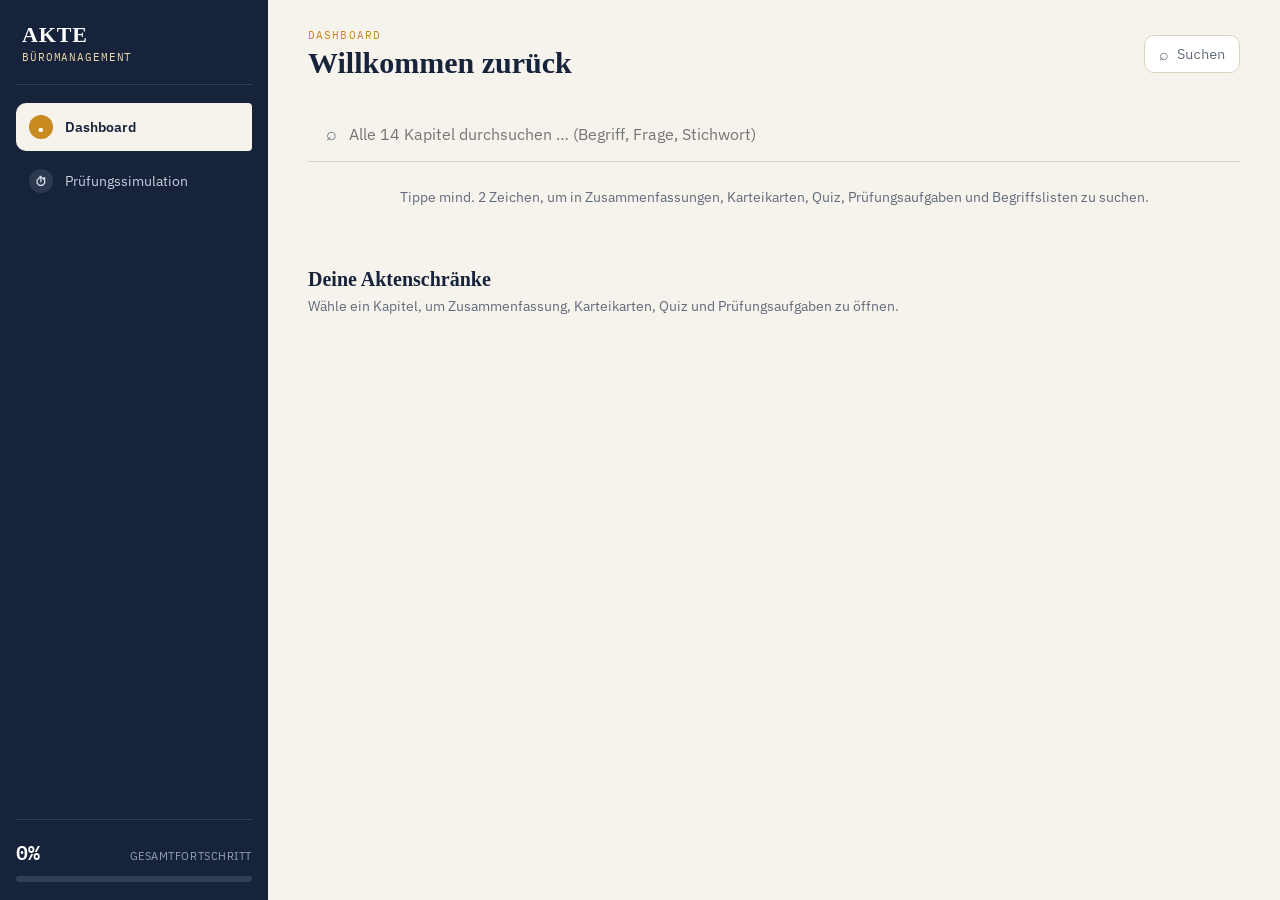
==== commit 3389fa78: "Update search button label and remove overlay section" ====
--- a/index.html
+++ b/index.html
@@ -57,7 +57,7 @@
         <span id="topbarEyebrow" class="topbar-eyebrow">Dashboard</span>
         <h1 id="topbarTitle">Willkommen zurück</h1>
       </div>
-      <button class="search-btn" id="searchBtn" aria-label="Suche öffnen">
+      <button class="search-btn" id="searchBtn" aria-label="Zur Suche springen">
         <span class="search-btn-icon">⌕</span>
         <span class="search-btn-label">Suchen</span>
       </button>
@@ -66,23 +66,19 @@
       </div>
     </header>
 
-    <!-- ============ SEARCH OVERLAY ============ -->
-    <div class="search-overlay" id="searchOverlay" hidden>
-      <div class="search-panel">
+
+    <!-- ============ DASHBOARD VIEW ============ -->
+    <section class="view" id="view-dashboard">
+
+      <div class="dash-search" id="dashSearch">
         <div class="search-input-row">
           <span class="search-input-icon">⌕</span>
           <input type="text" id="searchInput" class="search-input" placeholder="Alle 14 Kapitel durchsuchen … (Begriff, Frage, Stichwort)" autocomplete="off">
-          <button class="search-close" id="searchClose" aria-label="Suche schließen">✕</button>
         </div>
         <div class="search-results" id="searchResults">
           <p class="search-hint">Tippe mind. 2 Zeichen, um in Zusammenfassungen, Karteikarten, Quiz, Prüfungsaufgaben und Begriffslisten zu suchen.</p>
         </div>
       </div>
-    </div>
-
-
-    <!-- ============ DASHBOARD VIEW ============ -->
-    <section class="view" id="view-dashboard">
 
       <div class="stat-row" id="statRow">
         <!-- Stat-Kacheln per JS -->
--- a/style.css
+++ b/style.css
@@ -1013,6 +1013,127 @@
 .crossword-feedback { font-family: var(--font-mono); font-size: 13px; color: var(--muted); }
 
 /* ==========================================================================
+   SUCHE
+   ========================================================================== */
+
+.search-btn {
+  display: flex;
+  align-items: center;
+  gap: 8px;
+  background: var(--card);
+  border: 1px solid var(--border);
+  border-radius: 10px;
+  padding: 9px 14px;
+  cursor: pointer;
+  color: var(--muted);
+  font-size: 13.5px;
+  flex: none;
+}
+.search-btn:hover { border-color: var(--ochre); color: var(--ink); }
+.search-btn-icon { font-size: 16px; line-height: 1; }
+.search-btn-label { font-family: var(--font-mono); }
+
+.search-overlay {
+  position: fixed;
+  inset: 0;
+  background: rgba(22, 35, 58, 0.55);
+  z-index: 60;
+  display: flex;
+  align-items: flex-start;
+  justify-content: center;
+  padding: 8vh 20px 20px;
+}
+
+.search-panel {
+  width: 100%;
+  max-width: 640px;
+  background: var(--card);
+  border-radius: var(--radius-l);
+  box-shadow: var(--shadow-pop);
+  overflow: hidden;
+  display: flex;
+  flex-direction: column;
+  max-height: 78vh;
+}
+
+.search-input-row {
+  display: flex;
+  align-items: center;
+  gap: 10px;
+  padding: 16px 18px;
+  border-bottom: 1px solid var(--border);
+  flex: none;
+}
+.search-input-icon { font-size: 18px; color: var(--muted); }
+.search-input {
+  flex: 1;
+  border: none;
+  outline: none;
+  font-family: var(--font-body);
+  font-size: 15.5px;
+  color: var(--text);
+  background: transparent;
+}
+.search-close {
+  background: var(--paper-dim);
+  border: none;
+  border-radius: 8px;
+  width: 30px; height: 30px;
+  cursor: pointer;
+  color: var(--muted);
+  font-size: 13px;
+}
+
+.search-results {
+  overflow-y: auto;
+  padding: 8px;
+}
+.search-hint {
+  padding: 18px 14px;
+  font-size: 13.5px;
+  color: var(--muted);
+  text-align: center;
+}
+
+.search-result-item {
+  display: flex;
+  flex-direction: column;
+  gap: 3px;
+  width: 100%;
+  text-align: left;
+  background: none;
+  border: none;
+  border-radius: 10px;
+  padding: 11px 12px;
+  cursor: pointer;
+}
+.search-result-item:hover { background: var(--paper-dim); }
+.search-result-meta { display: flex; gap: 8px; align-items: center; }
+.search-result-chapter {
+  font-family: var(--font-mono);
+  font-size: 10.5px;
+  color: var(--ochre);
+  background: #FBF3E1;
+  border: 1px solid var(--ochre-soft);
+  padding: 2px 7px;
+  border-radius: 99px;
+}
+.search-result-type {
+  font-family: var(--font-mono);
+  font-size: 10.5px;
+  color: var(--muted);
+  text-transform: uppercase;
+  letter-spacing: .04em;
+}
+.search-result-title { font-size: 14.5px; font-weight: 600; color: var(--ink); }
+.search-result-snippet { font-size: 13px; color: var(--muted); line-height: 1.4; }
+
+@media (max-width: 600px) {
+  .search-btn-label { display: none; }
+  .search-overlay { padding: 4vh 10px 10px; }
+}
+
+/* ==========================================================================
    RESPONSIVE
    ========================================================================== */
 
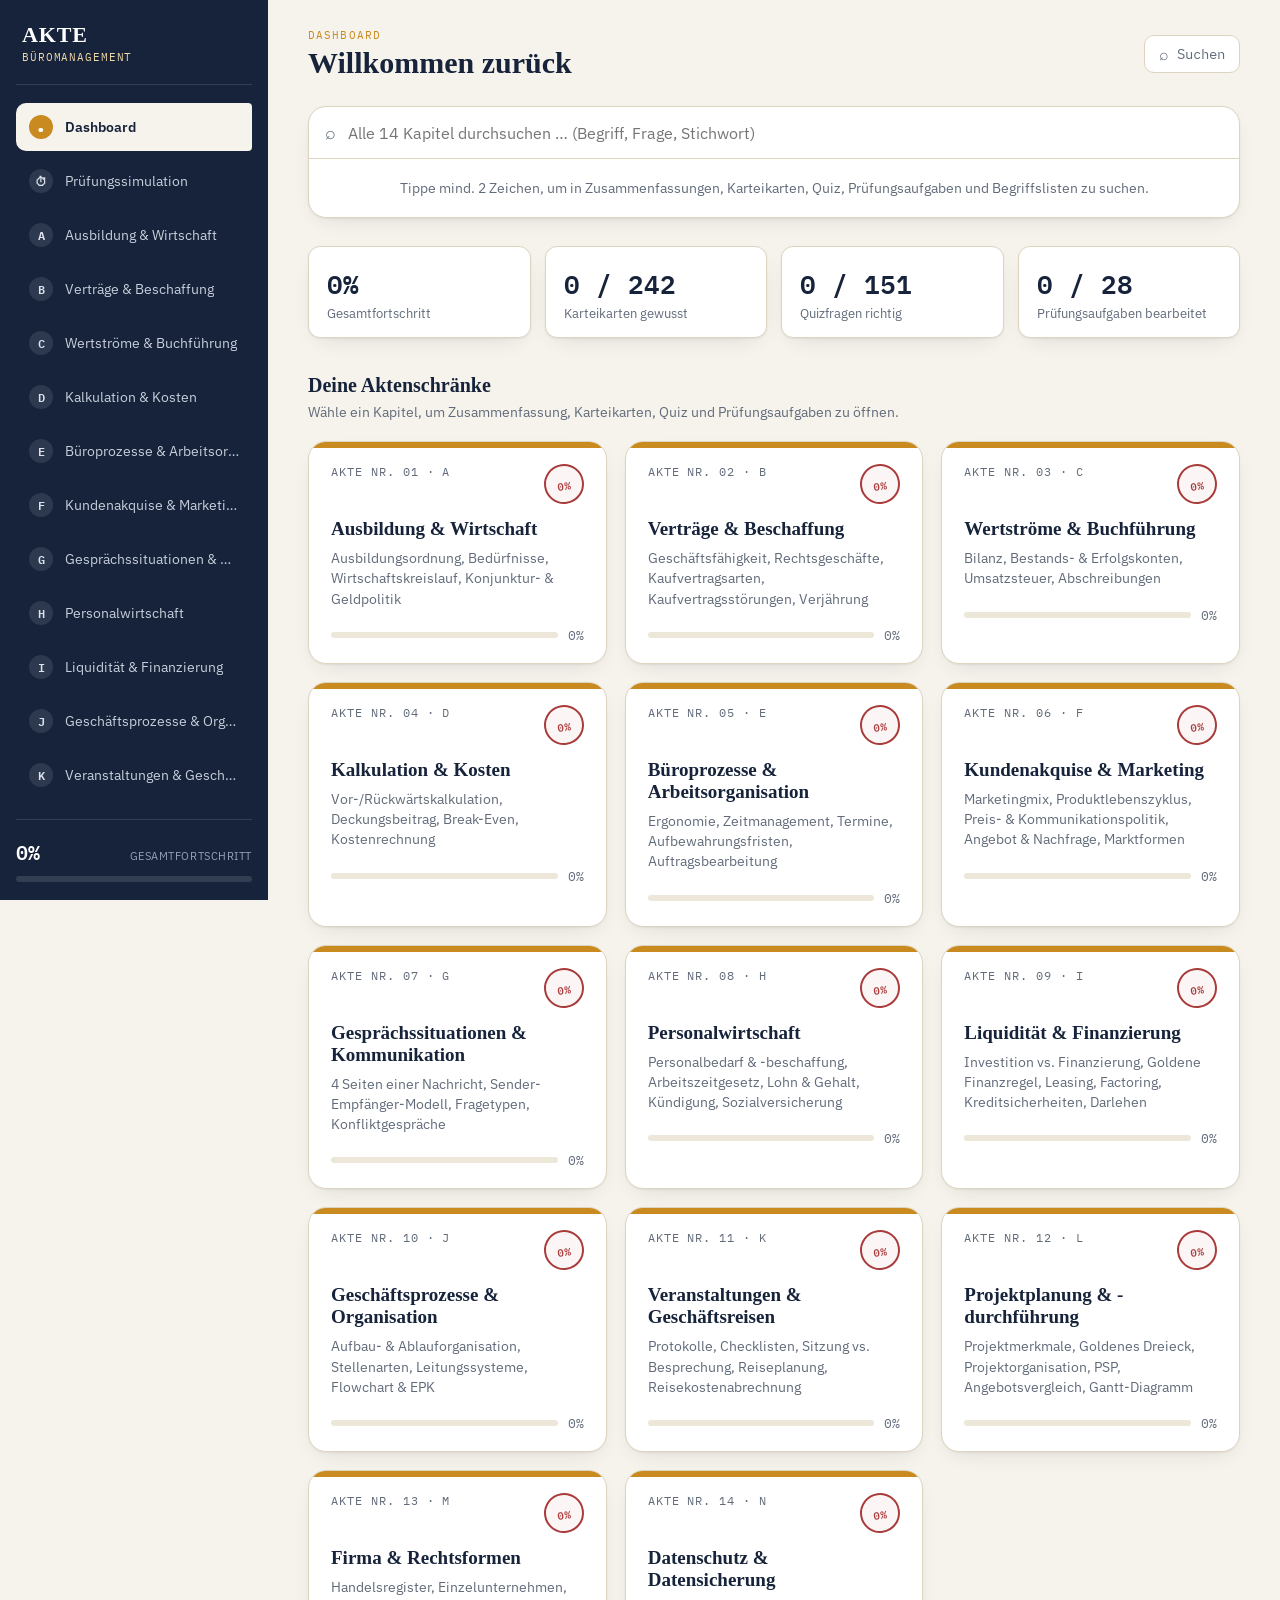
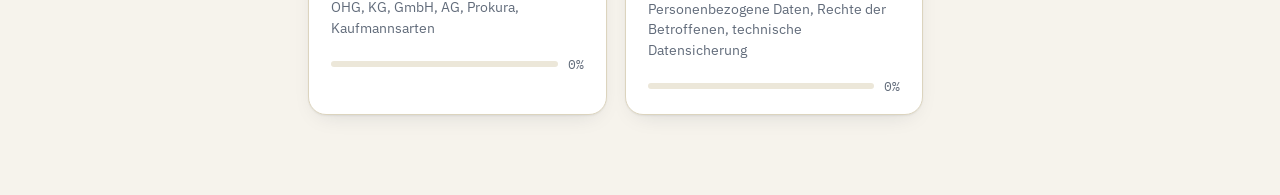
==== commit 70e2e82f: "Add hidden video section to index.html" ====
--- a/index.html
+++ b/index.html
@@ -105,6 +105,7 @@
 
       <nav class="subtabs" id="subtabs">
         <button class="subtab is-active" data-sub="summary">Zusammenfassung</button>
+        <button class="subtab" data-sub="videos" id="subtabVideos" hidden>Videos</button>
         <button class="subtab" data-sub="diagrams" id="subtabDiagrams" hidden>Diagramme</button>
         <button class="subtab" data-sub="flashcards">Karteikarten</button>
         <button class="subtab" data-sub="quiz">Quiz</button>
@@ -116,6 +117,11 @@
       <!-- SUMMARY / ERKLÄR-KARTEN -->
       <div class="subview" id="sub-summary">
         <div class="explainer-grid" id="explainerGrid"></div>
+      </div>
+
+      <!-- VIDEOS -->
+      <div class="subview" id="sub-videos" hidden>
+        <div class="videos-grid" id="videosGrid"></div>
       </div>
 
       <!-- DIAGRAMME -->
--- a/style.css
+++ b/style.css
@@ -1033,36 +1033,20 @@
 .search-btn-icon { font-size: 16px; line-height: 1; }
 .search-btn-label { font-family: var(--font-mono); }
 
-.search-overlay {
-  position: fixed;
-  inset: 0;
-  background: rgba(22, 35, 58, 0.55);
-  z-index: 60;
-  display: flex;
-  align-items: flex-start;
-  justify-content: center;
-  padding: 8vh 20px 20px;
-}
-
-.search-panel {
-  width: 100%;
-  max-width: 640px;
-  background: var(--card);
+.dash-search {
+  background: var(--card);
+  border: 1px solid var(--border);
   border-radius: var(--radius-l);
-  box-shadow: var(--shadow-pop);
+  box-shadow: var(--shadow-card);
+  margin-bottom: 28px;
   overflow: hidden;
-  display: flex;
-  flex-direction: column;
-  max-height: 78vh;
 }
 
 .search-input-row {
   display: flex;
   align-items: center;
   gap: 10px;
-  padding: 16px 18px;
-  border-bottom: 1px solid var(--border);
-  flex: none;
+  padding: 14px 16px;
 }
 .search-input-icon { font-size: 18px; color: var(--muted); }
 .search-input {
@@ -1074,22 +1058,16 @@
   color: var(--text);
   background: transparent;
 }
-.search-close {
-  background: var(--paper-dim);
-  border: none;
-  border-radius: 8px;
-  width: 30px; height: 30px;
-  cursor: pointer;
-  color: var(--muted);
-  font-size: 13px;
-}
 
 .search-results {
+  border-top: 1px solid var(--border);
+  max-height: 380px;
   overflow-y: auto;
-  padding: 8px;
-}
+  padding: 6px;
+}
+.search-results:empty { border-top: none; }
 .search-hint {
-  padding: 18px 14px;
+  padding: 14px;
   font-size: 13.5px;
   color: var(--muted);
   text-align: center;
@@ -1130,7 +1108,6 @@
 
 @media (max-width: 600px) {
   .search-btn-label { display: none; }
-  .search-overlay { padding: 4vh 10px 10px; }
 }
 
 /* ==========================================================================
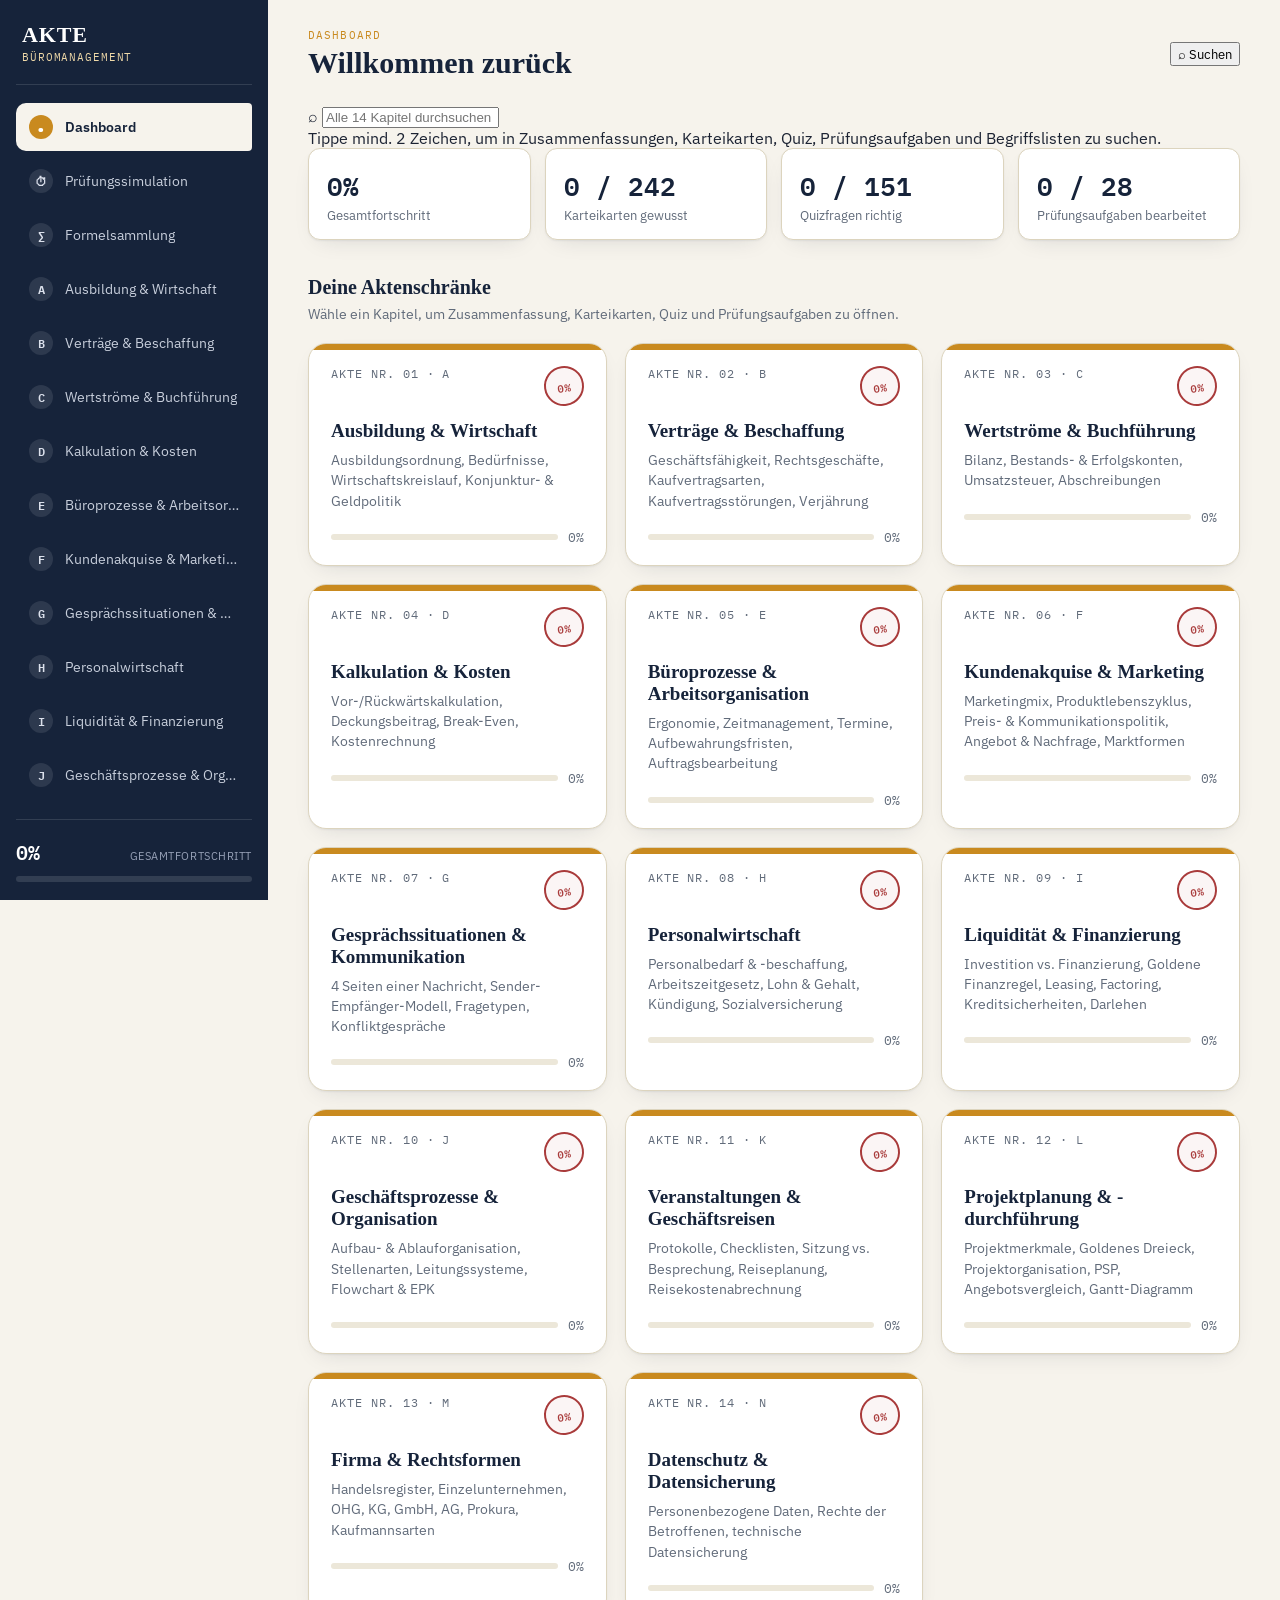
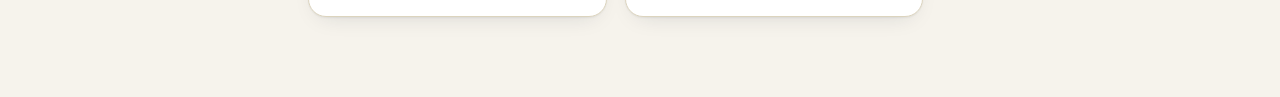
==== commit db01b999: "Add formula sheet section to index.html Added a new section for formula sheet view with relevant con" ====
--- a/index.html
+++ b/index.html
@@ -31,6 +31,10 @@
       <button class="tab tab-examsim" data-target="examsim">
         <span class="tab-code">⏱</span>
         <span class="tab-label">Prüfungssimulation</span>
+      </button>
+      <button class="tab tab-formulas" data-target="formulas">
+        <span class="tab-code">∑</span>
+        <span class="tab-label">Formelsammlung</span>
       </button>
       <!-- Kapitel-Tabs werden per JS eingefügt -->
     </nav>
@@ -278,6 +282,16 @@
 
     </section>
 
+    <!-- ============ FORMULA SHEET VIEW ============ -->
+    <section class="view" id="view-formulas" hidden>
+      <div class="chapter-head">
+        <span class="chapter-tag">Formelsammlung</span>
+        <h2>Alle Formeln auf einen Blick</h2>
+        <p class="chapter-subtitle">Kalkulation, Buchführung, Personalwirtschaft und Reisekosten – kompakt zum Nachschlagen.</p>
+      </div>
+      <div class="formulas-wrap" id="formulasWrap"></div>
+    </section>
+
   </main>
 </div>
 
--- a/style.css
+++ b/style.css
@@ -821,294 +821,53 @@
 .review-answer-label { font-family: var(--font-mono); font-size: 10.5px; text-transform: uppercase; letter-spacing: .06em; color: var(--muted); margin-right: 6px; }
 
 /* ==========================================================================
-   DIAGRAMME (SVG)
-   ========================================================================== */
-
-.diagrams-grid {
+   VIDEOS
+   ========================================================================== */
+
+.videos-grid {
   display: grid;
-  grid-template-columns: repeat(auto-fit, minmax(340px, 1fr));
-  gap: 20px;
-  margin-top: 24px;
-}
-
-.diagram-card {
+  grid-template-columns: repeat(auto-fit, minmax(320px, 1fr));
+  gap: 18px;
+}
+
+.video-card {
+  display: block;
   background: var(--card);
   border: 1px solid var(--border);
   border-radius: var(--radius-l);
-  padding: 20px;
+  overflow: hidden;
   box-shadow: var(--shadow-card);
-}
-.diagram-title { font-family: var(--font-display); font-size: 16px; color: var(--ink); display: block; margin-bottom: 4px; }
-.diagram-note { font-size: 12.5px; color: var(--muted); display: block; margin-bottom: 16px; }
-.diagram-svg-wrap { width: 100%; overflow-x: auto; }
-.diagram-svg { width: 100%; height: auto; display: block; min-width: 280px; }
-
-.df-ink { fill: var(--ink); }
-.df-ink-soft { fill: var(--ink-soft); }
-.df-ochre { fill: var(--ochre); }
-.df-ochre-soft { fill: var(--ochre-soft); }
-.df-success { fill: var(--success); }
-.df-success-soft { fill: var(--success-soft); }
-.df-stamp { fill: var(--stamp); }
-.df-stamp-soft { fill: var(--stamp-soft); }
-.df-paper { fill: var(--paper); }
-.df-paper-dim { fill: var(--paper-dim); }
-.df-card { fill: var(--card); }
-
-.ds-ink { stroke: var(--ink); }
-.ds-ochre { stroke: var(--ochre); }
-.ds-success { stroke: var(--success); }
-.ds-stamp { stroke: var(--stamp); }
-.ds-border { stroke: var(--border); }
-.ds-muted { stroke: var(--muted); }
-
-.dt { font-family: var(--font-body); fill: var(--text); }
-.dt-mono { font-family: var(--font-mono); fill: var(--muted); }
-.dt-white { font-family: var(--font-body); fill: #fff; }
-.dt-white-mono { font-family: var(--font-mono); fill: #fff; }
-
-/* ==========================================================================
-   HANGMAN ("Begriffe raten")
-   ========================================================================== */
-
-.hangman-wrap { max-width: 620px; margin: 0 auto; text-align: center; }
-
-.hangman-stage {
-  width: 220px;
-  height: 220px;
-  margin: 0 auto 6px;
-}
-.hangman-stage svg { width: 100%; height: 100%; }
-
-.hangman-clue {
-  font-size: 14.5px;
-  color: var(--muted);
-  margin-bottom: 18px;
-  min-height: 20px;
-}
-
-.hangman-word {
-  font-family: var(--font-mono);
-  font-size: clamp(20px, 4vw, 30px);
-  letter-spacing: 0.14em;
-  color: var(--ink);
-  margin-bottom: 18px;
-  word-break: break-all;
-}
-
-.hangman-status {
-  font-family: var(--font-display);
-  font-size: 17px;
-  margin-bottom: 14px;
-  padding: 10px 16px;
-  border-radius: 10px;
-}
-.hangman-status.is-win { background: var(--success-soft); color: var(--success); }
-.hangman-status.is-lose { background: var(--stamp-soft); color: var(--stamp); }
-
-.hangman-keyboard {
-  display: flex;
-  flex-wrap: wrap;
+  text-decoration: none;
+  color: inherit;
+  transition: transform .15s ease, box-shadow .15s ease;
+}
+.video-card:hover { transform: translateY(-3px); box-shadow: var(--shadow-pop); }
+
+.video-thumb-wrap {
+  position: relative;
+  width: 100%;
+  aspect-ratio: 16 / 9;
+  background: var(--ink);
+  overflow: hidden;
+}
+.video-thumb-wrap img { width: 100%; height: 100%; object-fit: cover; display: block; }
+.video-play {
+  position: absolute;
+  top: 50%; left: 50%;
+  transform: translate(-50%, -50%);
+  width: 52px; height: 52px;
+  border-radius: 50%;
+  background: rgba(22,35,58,.75);
+  display: flex;
+  align-items: center;
   justify-content: center;
-  gap: 6px;
-  margin-bottom: 18px;
-}
-.hangman-key {
-  width: 34px;
-  height: 38px;
-  border-radius: 8px;
-  border: 1.5px solid var(--border);
-  background: var(--card);
-  font-family: var(--font-mono);
-  font-weight: 600;
-  font-size: 14px;
-  color: var(--ink);
-  cursor: pointer;
-}
-.hangman-key:hover:not(:disabled) { border-color: var(--ochre); }
-.hangman-key:disabled { cursor: default; opacity: .45; }
-.hangman-key.is-correct { background: var(--success-soft); border-color: var(--success); color: var(--success); }
-.hangman-key.is-wrong { background: var(--stamp-soft); border-color: var(--stamp); color: var(--stamp); }
-
-.hangman-footer { display: flex; align-items: center; justify-content: center; gap: 16px; flex-wrap: wrap; }
-.hangman-tally { font-family: var(--font-mono); font-size: 12.5px; color: var(--muted); }
-
-/* ==========================================================================
-   KREUZWORTRÄTSEL
-   ========================================================================== */
-
-.crossword-wrap { display: flex; flex-direction: column; gap: 22px; }
-
-.crossword-grid-scroll { overflow-x: auto; padding-bottom: 8px; }
-
-.crossword-grid {
-  display: inline-grid;
-  gap: 2px;
-  background: var(--border);
-  border: 1px solid var(--border);
-  border-radius: 4px;
-  padding: 2px;
-  width: max-content;
-}
-
-.cw-cell {
-  position: relative;
-  width: 30px;
-  height: 30px;
-  background: var(--card);
-}
-.cw-cell.is-blocked { background: transparent; }
-
-.cw-cell input {
-  width: 100%;
-  height: 100%;
-  border: none;
-  background: transparent;
-  text-align: center;
-  font-family: var(--font-mono);
-  font-weight: 600;
-  font-size: 15px;
-  text-transform: uppercase;
-  color: var(--ink);
-  padding: 0;
-}
-.cw-cell input:focus { outline: 2px solid var(--ochre); outline-offset: -2px; }
-.cw-cell.is-highlighted input { background: var(--ochre-soft); }
-.cw-cell.is-correct input { background: var(--success-soft); color: var(--success); }
-.cw-cell.is-wrong input { background: var(--stamp-soft); color: var(--stamp); }
-
-.cw-number {
-  position: absolute;
-  top: 1px;
-  left: 2px;
-  font-family: var(--font-mono);
-  font-size: 8px;
-  color: var(--muted);
-  pointer-events: none;
-}
-
-.crossword-clues {
-  display: grid;
-  grid-template-columns: repeat(auto-fit, minmax(240px, 1fr));
-  gap: 24px;
-}
-.crossword-clue-group h4 {
-  font-family: var(--font-display);
-  font-size: 15px;
-  color: var(--ink);
-  margin-bottom: 10px;
-}
-.crossword-clue-list { list-style: none; margin: 0; padding: 0; display: flex; flex-direction: column; gap: 8px; }
-.crossword-clue-item {
-  font-size: 13.5px;
-  color: var(--text);
-  cursor: pointer;
-  line-height: 1.4;
-}
-.crossword-clue-item:hover { color: var(--ochre); }
-.crossword-clue-item .cw-clue-num { font-family: var(--font-mono); font-weight: 600; color: var(--ochre); margin-right: 6px; }
-.crossword-clue-item.is-active { color: var(--ochre); font-weight: 600; }
-
-.crossword-footer { display: flex; align-items: center; gap: 14px; flex-wrap: wrap; }
-.crossword-feedback { font-family: var(--font-mono); font-size: 13px; color: var(--muted); }
-
-/* ==========================================================================
-   SUCHE
-   ========================================================================== */
-
-.search-btn {
-  display: flex;
-  align-items: center;
-  gap: 8px;
-  background: var(--card);
-  border: 1px solid var(--border);
-  border-radius: 10px;
-  padding: 9px 14px;
-  cursor: pointer;
-  color: var(--muted);
-  font-size: 13.5px;
-  flex: none;
-}
-.search-btn:hover { border-color: var(--ochre); color: var(--ink); }
-.search-btn-icon { font-size: 16px; line-height: 1; }
-.search-btn-label { font-family: var(--font-mono); }
-
-.dash-search {
-  background: var(--card);
-  border: 1px solid var(--border);
-  border-radius: var(--radius-l);
-  box-shadow: var(--shadow-card);
-  margin-bottom: 28px;
-  overflow: hidden;
-}
-
-.search-input-row {
-  display: flex;
-  align-items: center;
-  gap: 10px;
-  padding: 14px 16px;
-}
-.search-input-icon { font-size: 18px; color: var(--muted); }
-.search-input {
-  flex: 1;
-  border: none;
-  outline: none;
-  font-family: var(--font-body);
-  font-size: 15.5px;
-  color: var(--text);
-  background: transparent;
-}
-
-.search-results {
-  border-top: 1px solid var(--border);
-  max-height: 380px;
-  overflow-y: auto;
-  padding: 6px;
-}
-.search-results:empty { border-top: none; }
-.search-hint {
-  padding: 14px;
-  font-size: 13.5px;
-  color: var(--muted);
-  text-align: center;
-}
-
-.search-result-item {
-  display: flex;
-  flex-direction: column;
-  gap: 3px;
-  width: 100%;
-  text-align: left;
-  background: none;
-  border: none;
-  border-radius: 10px;
-  padding: 11px 12px;
-  cursor: pointer;
-}
-.search-result-item:hover { background: var(--paper-dim); }
-.search-result-meta { display: flex; gap: 8px; align-items: center; }
-.search-result-chapter {
-  font-family: var(--font-mono);
-  font-size: 10.5px;
-  color: var(--ochre);
-  background: #FBF3E1;
-  border: 1px solid var(--ochre-soft);
-  padding: 2px 7px;
-  border-radius: 99px;
-}
-.search-result-type {
-  font-family: var(--font-mono);
-  font-size: 10.5px;
-  color: var(--muted);
-  text-transform: uppercase;
-  letter-spacing: .04em;
-}
-.search-result-title { font-size: 14.5px; font-weight: 600; color: var(--ink); }
-.search-result-snippet { font-size: 13px; color: var(--muted); line-height: 1.4; }
-
-@media (max-width: 600px) {
-  .search-btn-label { display: none; }
-}
+  color: #fff;
+  font-size: 20px;
+}
+
+.video-info { padding: 14px 16px; }
+.video-title { font-family: var(--font-display); font-size: 15px; color: var(--ink); line-height: 1.35; display: block; margin-bottom: 4px; }
+.video-source { font-family: var(--font-mono); font-size: 11px; color: var(--muted); text-transform: uppercase; letter-spacing: .04em; }
 
 /* ==========================================================================
    RESPONSIVE
@@ -1148,7 +907,4 @@
   .stamp { width: 46px; height: 46px; font-size: 11px; }
   .index-card, .flashcard-stage { height: auto; }
   .index-card { height: 320px; }
-  .cw-cell { width: 24px; height: 24px; }
-  .cw-cell input { font-size: 12px; }
-  .hangman-key { width: 28px; height: 34px; font-size: 12px; }
-}
+}
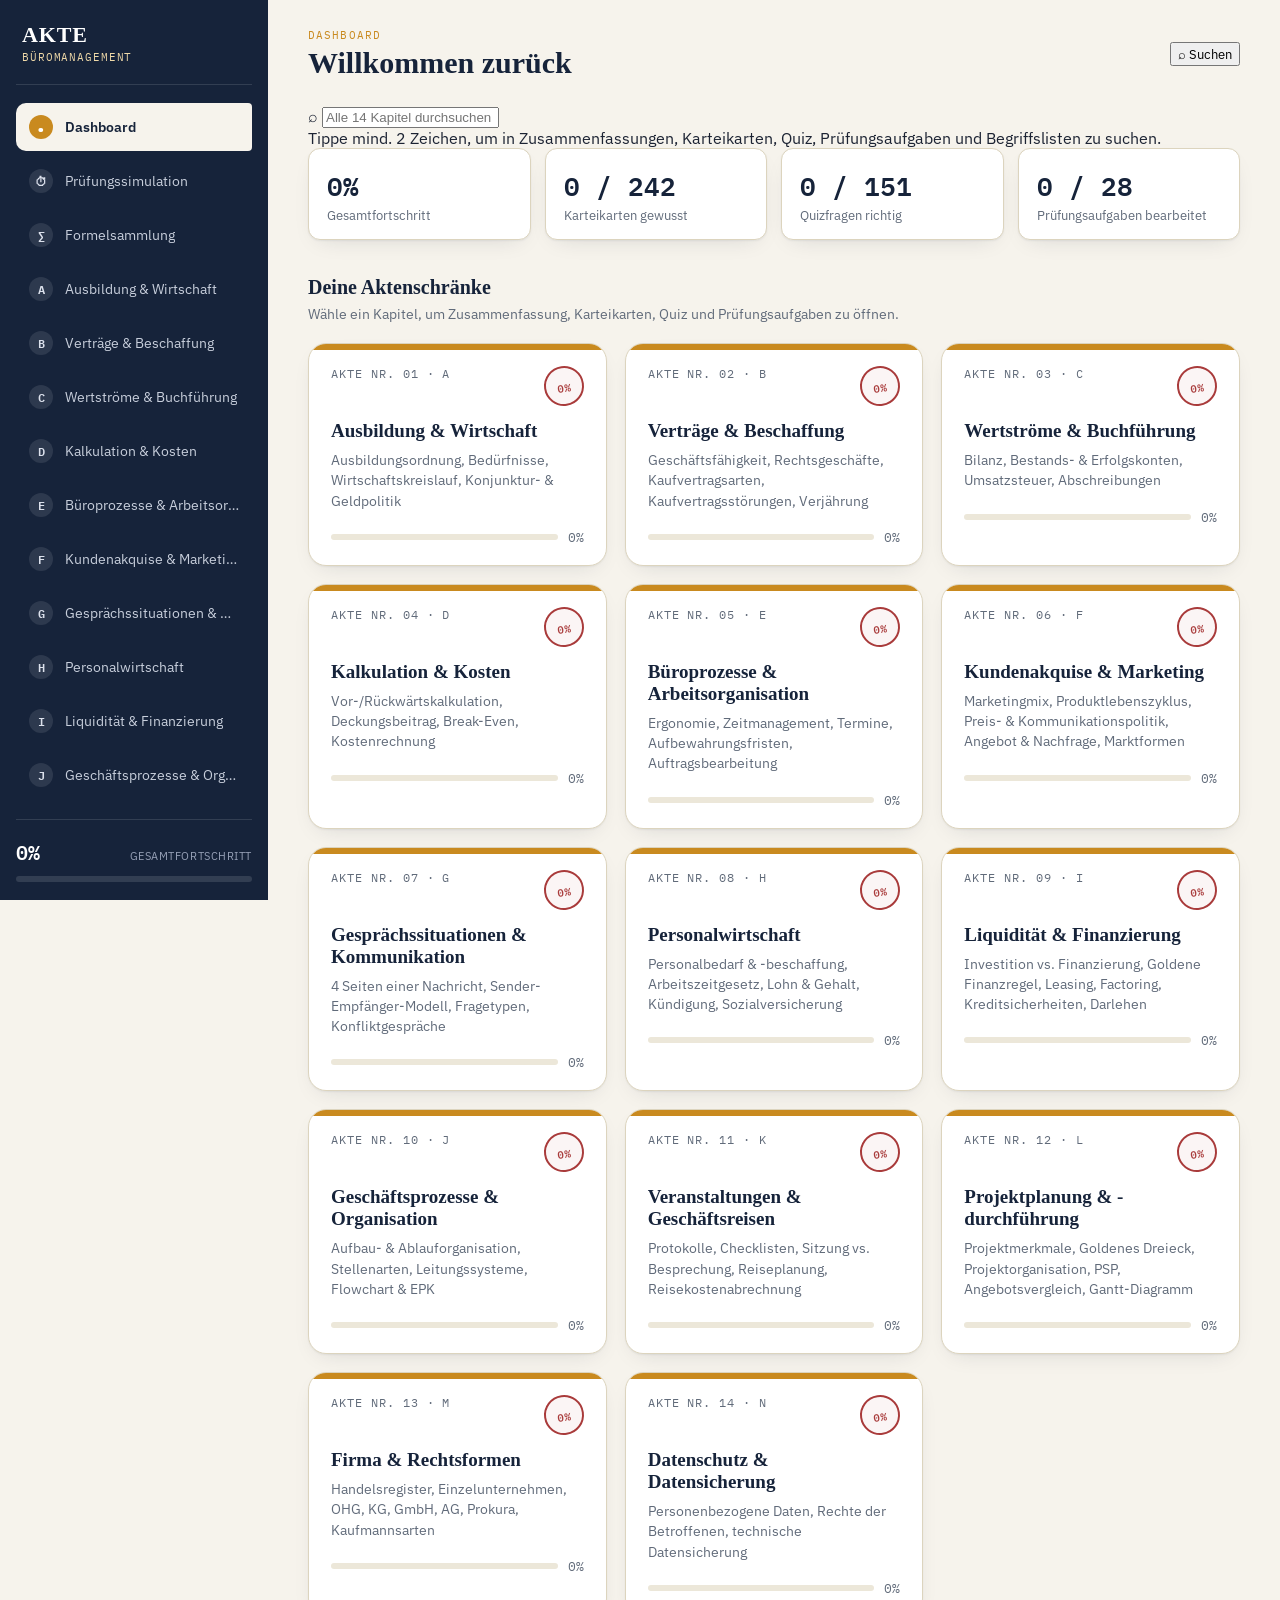
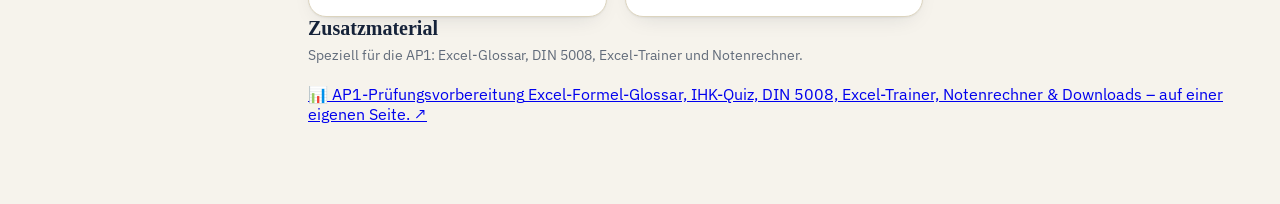
==== commit 7480d086: "Add additional materials section with links" ====
--- a/index.html
+++ b/index.html
@@ -94,6 +94,18 @@
       <div class="folder-grid" id="folderGrid">
         <!-- Kapitel-Karten per JS -->
       </div>
+
+      <h2 class="section-heading companion-heading">Zusatzmaterial</h2>
+      <p class="section-hint">Speziell für die AP1: Excel-Glossar, DIN 5008, Excel-Trainer und Notenrechner.</p>
+
+      <a class="companion-card" href="https://anna-2311.github.io/ap1-bueromanagement/" target="_blank" rel="noopener noreferrer">
+        <span class="companion-icon">📊</span>
+        <span class="companion-body">
+          <span class="companion-title">AP1-Prüfungsvorbereitung</span>
+          <span class="companion-desc">Excel-Formel-Glossar, IHK-Quiz, DIN 5008, Excel-Trainer, Notenrechner &amp; Downloads – auf einer eigenen Seite.</span>
+        </span>
+        <span class="companion-arrow">↗</span>
+      </a>
     </section>
 
     <!-- ============ CHAPTER VIEW ============ -->
--- a/style.css
+++ b/style.css
@@ -745,6 +745,163 @@
 }
 
 /* ==========================================================================
+   HANGMAN ("Begriffe raten")
+   ========================================================================== */
+
+.hangman-wrap { max-width: 560px; margin: 0 auto; text-align: center; }
+
+.hangman-stage { width: 200px; height: 220px; margin: 0 auto 8px; }
+.hangman-stage svg { width: 100%; height: 100%; display: block; }
+
+.hangman-clue { font-size: 15px; color: var(--muted); margin-bottom: 16px; line-height: 1.4; }
+
+.hangman-word {
+  font-family: var(--font-mono);
+  font-size: 26px;
+  font-weight: 600;
+  letter-spacing: 6px;
+  color: var(--ink);
+  margin-bottom: 16px;
+  word-break: break-all;
+}
+
+.hangman-status {
+  display: inline-block;
+  font-family: var(--font-display);
+  font-size: 15px;
+  padding: 8px 16px;
+  border-radius: 10px;
+  margin-bottom: 16px;
+}
+.hangman-status.is-win { background: var(--success-soft); color: var(--success); }
+.hangman-status.is-lose { background: var(--stamp-soft); color: var(--stamp); }
+
+.hangman-keyboard {
+  display: flex;
+  flex-wrap: wrap;
+  justify-content: center;
+  gap: 6px;
+  margin-bottom: 20px;
+}
+.hangman-key {
+  width: 34px;
+  height: 34px;
+  border-radius: 8px;
+  border: 1px solid var(--border);
+  background: var(--card);
+  font-family: var(--font-mono);
+  font-weight: 600;
+  font-size: 13px;
+  color: var(--ink);
+  cursor: pointer;
+}
+.hangman-key:hover:not(:disabled) { border-color: var(--ochre); }
+.hangman-key:disabled { cursor: default; opacity: .5; }
+.hangman-key.is-correct { background: var(--success-soft); border-color: var(--success); color: var(--success); opacity: 1; }
+.hangman-key.is-wrong { background: var(--stamp-soft); border-color: var(--stamp); color: var(--stamp); opacity: 1; }
+
+.hangman-footer {
+  display: flex;
+  align-items: center;
+  justify-content: center;
+  gap: 16px;
+  flex-wrap: wrap;
+}
+.hangman-tally { font-family: var(--font-mono); font-size: 12.5px; color: var(--muted); }
+
+/* ==========================================================================
+   KREUZWORTRÄTSEL
+   ========================================================================== */
+
+.crossword-wrap {
+  display: flex;
+  flex-wrap: wrap;
+  gap: 26px;
+  align-items: flex-start;
+}
+
+.crossword-grid-scroll {
+  overflow: auto;
+  max-width: 100%;
+  border: 1px solid var(--border);
+  border-radius: var(--radius-m);
+  padding: 10px;
+  background: var(--card);
+  box-shadow: var(--shadow-card);
+}
+
+.crossword-grid { display: grid; gap: 2px; }
+
+.cw-cell { position: relative; width: 30px; height: 30px; }
+.cw-cell:not(.is-blocked) { background: var(--paper-dim); border-radius: 3px; }
+
+.cw-cell input {
+  width: 100%;
+  height: 100%;
+  border: 1px solid var(--border);
+  border-radius: 3px;
+  text-align: center;
+  text-transform: uppercase;
+  font-family: var(--font-mono);
+  font-weight: 700;
+  font-size: 14px;
+  background: var(--card);
+  color: var(--ink);
+  padding: 0;
+}
+.cw-cell input:focus { outline: 2px solid var(--ochre); outline-offset: -2px; }
+.cw-cell.is-highlighted input { background: var(--ochre-soft); }
+.cw-cell.is-correct input { background: var(--success-soft); border-color: var(--success); }
+.cw-cell.is-wrong input { background: var(--stamp-soft); border-color: var(--stamp); }
+
+.cw-number {
+  position: absolute;
+  top: 1px;
+  left: 2px;
+  font-family: var(--font-mono);
+  font-size: 8px;
+  color: var(--muted);
+  pointer-events: none;
+  z-index: 2;
+  line-height: 1;
+}
+
+.crossword-clues {
+  flex: 1;
+  min-width: 240px;
+  display: flex;
+  flex-direction: column;
+  gap: 20px;
+}
+.crossword-clue-group h4 { font-family: var(--font-display); font-size: 15px; color: var(--ink); margin: 0 0 8px; }
+.crossword-clue-list { list-style: none; padding: 0; margin: 0; display: flex; flex-direction: column; gap: 4px; }
+.crossword-clue-item {
+  font-size: 13.5px;
+  color: var(--text);
+  line-height: 1.45;
+  cursor: pointer;
+  padding: 6px 8px;
+  border-radius: 6px;
+}
+.crossword-clue-item:hover { background: var(--paper-dim); }
+.cw-clue-num { font-family: var(--font-mono); font-weight: 600; color: var(--ochre); margin-right: 6px; }
+
+.crossword-footer {
+  display: flex;
+  align-items: center;
+  gap: 14px;
+  flex-wrap: wrap;
+  width: 100%;
+  margin-top: 6px;
+}
+.crossword-feedback { font-family: var(--font-mono); font-size: 13px; color: var(--muted); }
+
+@media (max-width: 640px) {
+  .cw-cell { width: 26px; height: 26px; }
+  .cw-cell input { font-size: 12px; }
+}
+
+/* ==========================================================================
    PRÜFUNGSSIMULATION
    ========================================================================== */
 
@@ -868,6 +1025,65 @@
 .video-info { padding: 14px 16px; }
 .video-title { font-family: var(--font-display); font-size: 15px; color: var(--ink); line-height: 1.35; display: block; margin-bottom: 4px; }
 .video-source { font-family: var(--font-mono); font-size: 11px; color: var(--muted); text-transform: uppercase; letter-spacing: .04em; }
+
+/* ==========================================================================
+   FORMELSAMMLUNG
+   ========================================================================== */
+
+.formulas-wrap { display: flex; flex-direction: column; gap: 30px; max-width: 820px; }
+
+.formula-category-title {
+  font-family: var(--font-display);
+  font-size: 18px;
+  color: var(--ink);
+  margin-bottom: 4px;
+}
+.formula-category-tag {
+  font-family: var(--font-mono);
+  font-size: 11px;
+  color: var(--ochre);
+  text-transform: uppercase;
+  letter-spacing: .05em;
+  background: #FBF3E1;
+  border: 1px solid var(--ochre-soft);
+  padding: 3px 10px;
+  border-radius: 99px;
+  cursor: pointer;
+  display: inline-block;
+  margin-bottom: 6px;
+}
+.formula-category-tag:hover { background: var(--ochre-soft); }
+.formula-category-tag:disabled { cursor: default; opacity: .6; }
+
+.formula-grid {
+  display: flex;
+  flex-direction: column;
+  gap: 10px;
+  margin-top: 12px;
+}
+
+.formula-card {
+  background: var(--card);
+  border: 1px solid var(--border);
+  border-left: 4px solid var(--ochre);
+  border-radius: var(--radius-m);
+  padding: 14px 18px;
+  box-shadow: var(--shadow-card);
+}
+.formula-name { font-size: 14px; font-weight: 600; color: var(--ink); display: block; margin-bottom: 6px; }
+.formula-expression {
+  font-family: var(--font-mono);
+  font-size: 14.5px;
+  color: var(--text);
+  background: var(--paper-dim);
+  border-radius: 8px;
+  padding: 10px 12px;
+  display: block;
+  line-height: 1.5;
+  overflow-x: auto;
+  white-space: nowrap;
+}
+.formula-note { font-size: 12.5px; color: var(--muted); margin-top: 8px; display: block; }
 
 /* ==========================================================================
    RESPONSIVE
